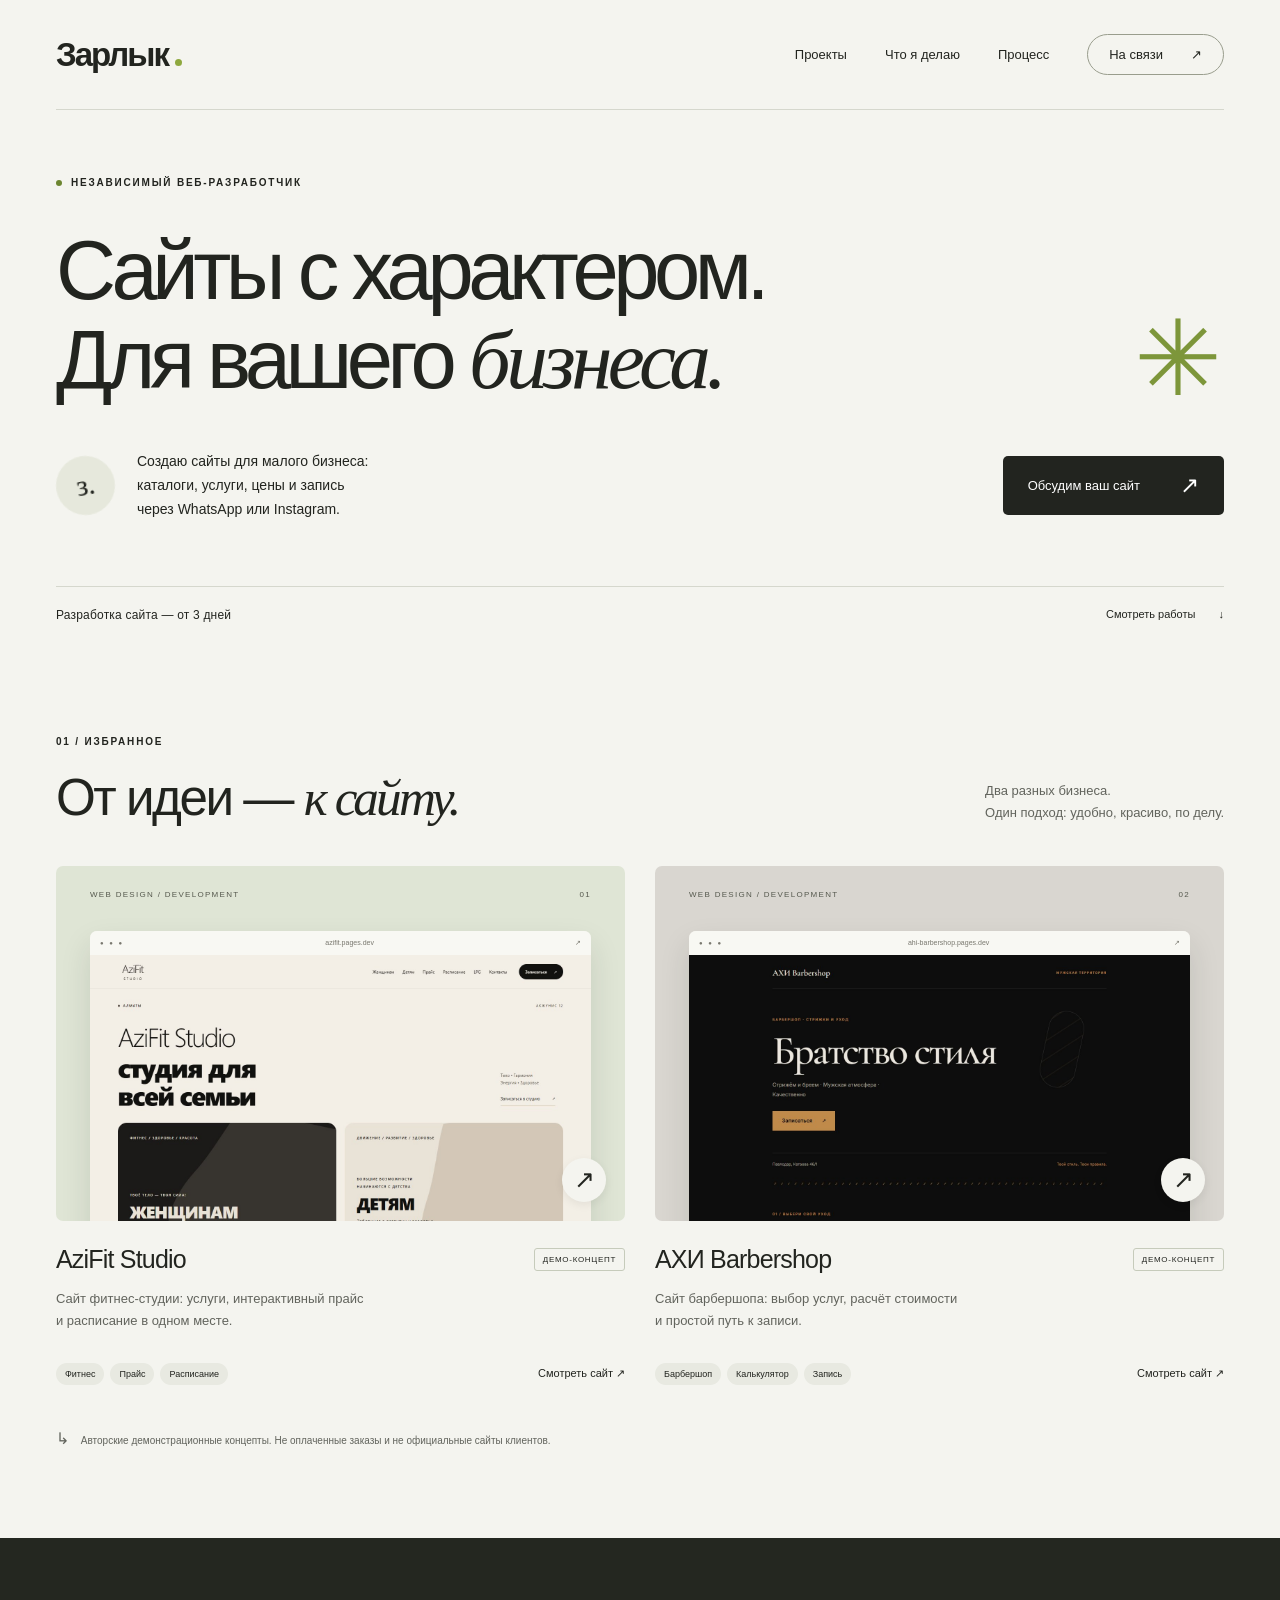
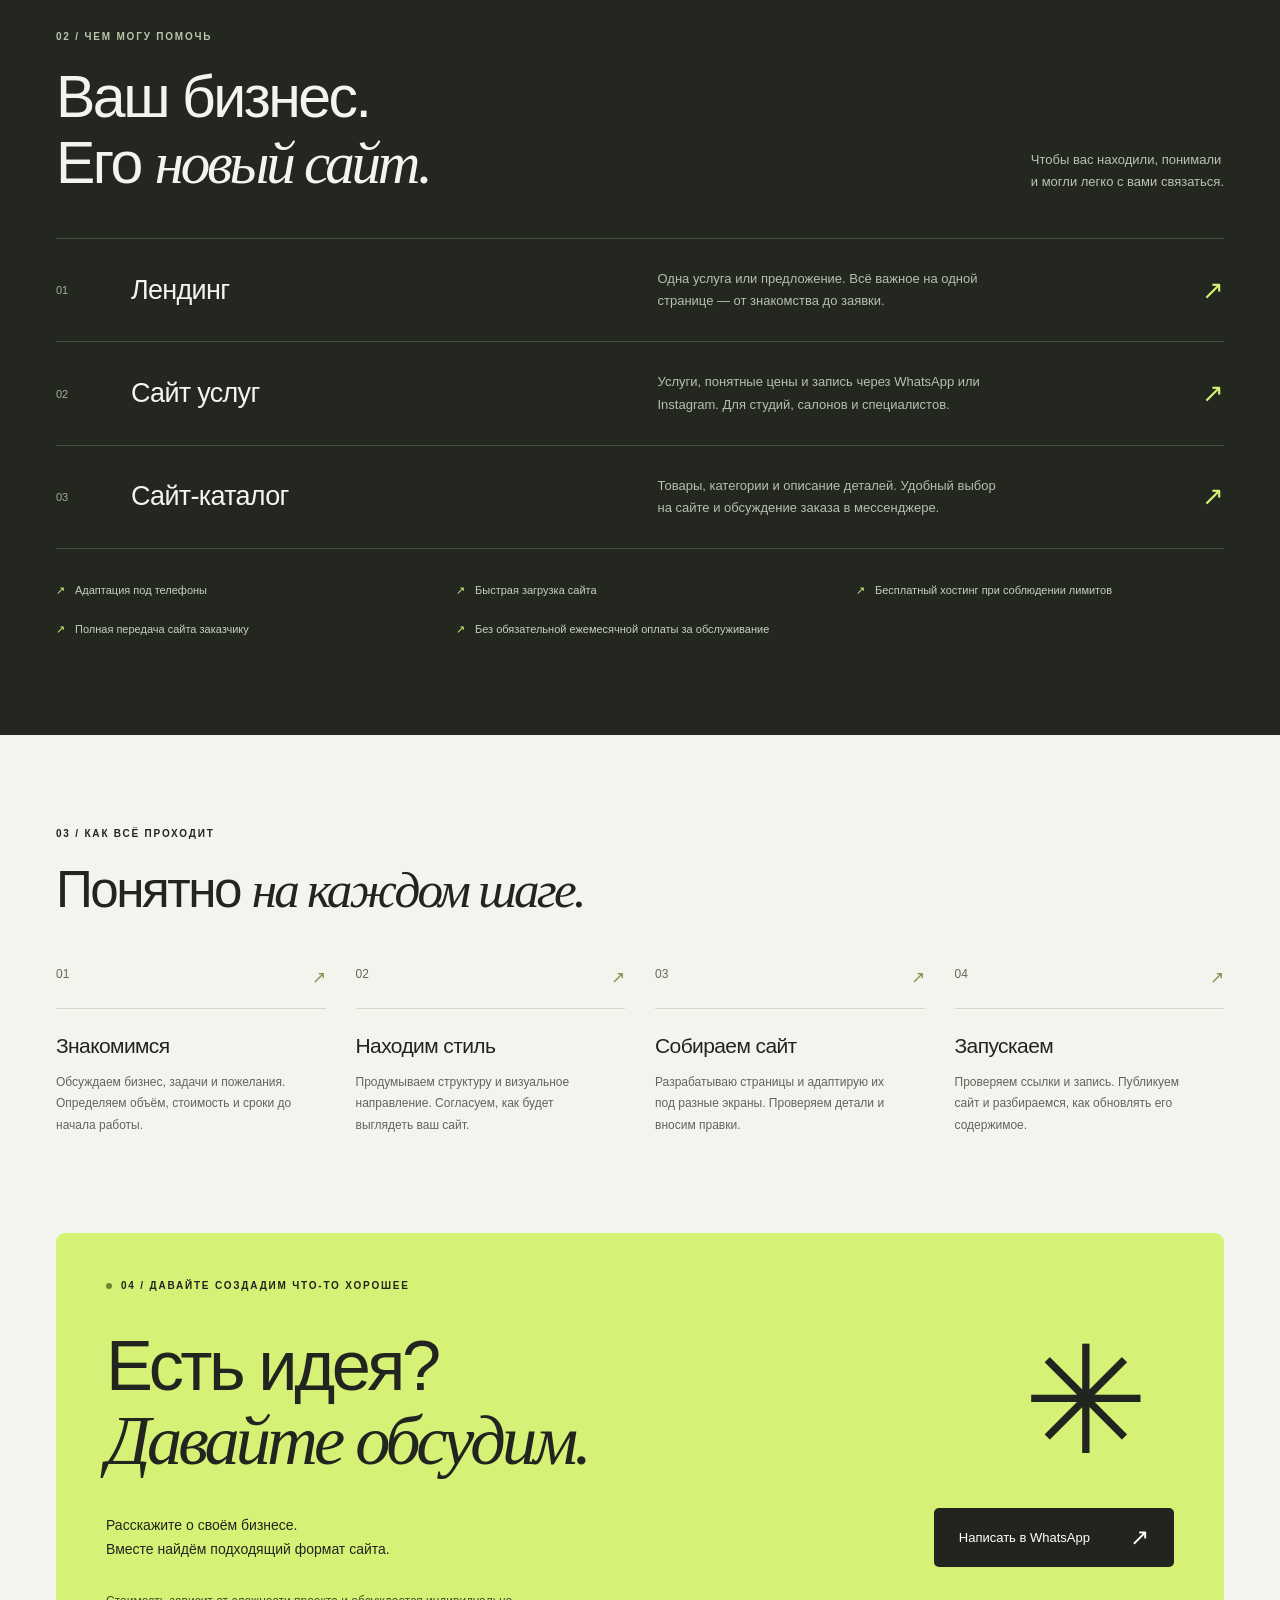
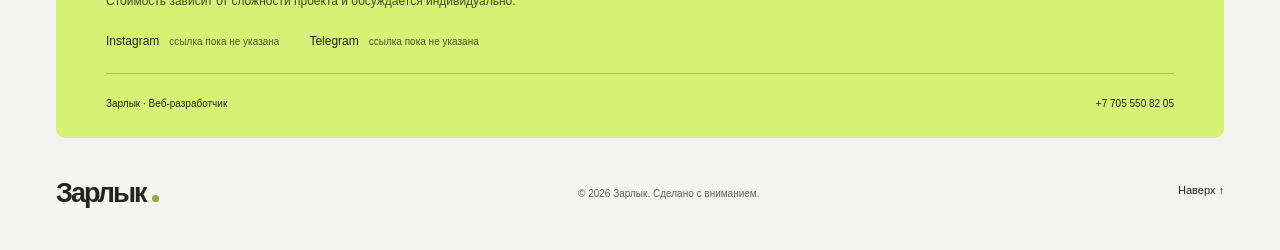
==== cloudflare-ready/index.html @ 30ff1700 "Обновлены тексты услуг, сроки, преимущества и условия стоимости. Добавлены заглушки Instagram и Tele" ====
<!doctype html>
<html lang="ru">
<head>
  <meta charset="utf-8">
  <meta name="viewport" content="width=device-width, initial-scale=1">
  <meta name="theme-color" content="#f4f4ef">
  <title>Зарлык — разработка сайтов для малого бизнеса</title>
  <meta name="description" content="Зарлык — сайты для малого бизнеса: каталоги, услуги, цены и запись через WhatsApp или Instagram. Разработка от 3 дней. Полная передача сайта заказчику.">
  <meta property="og:type" content="website">
  <meta property="og:locale" content="ru_RU">
  <meta property="og:title" content="Зарлык — разработка сайтов для малого бизнеса">
  <meta property="og:description" content="Каталоги, услуги, цены и запись через WhatsApp или Instagram. Адаптивные сайты от 3 дней — с полной передачей заказчику.">
  <meta property="og:site_name" content="Зарлык">
  <meta property="og:url" content="https://zarlyk-portfolio.pages.dev/">
  <meta property="og:image" content="https://zarlyk-portfolio.pages.dev/assets/social-preview.png">
  <meta property="og:image:width" content="1200">
  <meta property="og:image:height" content="630">
  <meta property="og:image:type" content="image/png">
  <meta property="og:image:alt" content="Зарлык — сайты для малого бизнеса. Разработка от 3 дней.">
  <meta name="twitter:card" content="summary_large_image">
  <meta name="twitter:title" content="Зарлык — разработка сайтов для малого бизнеса">
  <meta name="twitter:description" content="Каталоги, услуги, цены и запись через WhatsApp или Instagram. Разработка от 3 дней.">
  <meta name="twitter:image" content="https://zarlyk-portfolio.pages.dev/assets/social-preview.png">
  <meta name="twitter:image:alt" content="Зарлык — сайты для малого бизнеса. Разработка от 3 дней.">
  <link rel="canonical" href="https://zarlyk-portfolio.pages.dev/">
  <link rel="icon" href="assets/favicon.svg" type="image/svg+xml">
  <link rel="stylesheet" href="styles.css">
  <script defer src="script.js"></script>
</head>
<body>
  <a class="skip-link" href="#main">Перейти к содержимому</a>
  <header class="header wrap">
    <a class="logo" href="#home" aria-label="Зарлык — на главную">Зарлык<i></i></a>
    <button class="menu-toggle" aria-expanded="false" aria-controls="navigation" aria-label="Открыть меню"><span></span><span></span></button>
    <nav id="navigation" aria-label="Основная навигация"><a href="#projects">Проекты</a><a href="#services">Что я делаю</a><a href="#process">Процесс</a><a class="nav-contact" href="#contact">На связи <span aria-hidden="true">↗</span></a></nav>
  </header>
  <main id="main">
    <section class="hero wrap" id="home" aria-labelledby="hero-title">
      <div class="eyebrow"><span class="status-dot"></span> НЕЗАВИСИМЫЙ ВЕБ-РАЗРАБОТЧИК</div>
      <h1 id="hero-title">Сайты с характером.<br>Для вашего <span class="serif">бизнеса.</span><span class="hero-star" aria-hidden="true">✳</span></h1>
      <div class="hero-bottom"><div class="intro"><span class="mini-mark" aria-hidden="true">з.</span><p>Создаю сайты для малого бизнеса:<br>каталоги, услуги, цены и запись<br class="desktop-break"> через WhatsApp или Instagram.</p></div><a class="button dark" href="https://wa.me/77055508205?text=Здравствуйте%2C%20Зарлык!%20Хочу%20обсудить%20разработку%20сайта." target="_blank" rel="noopener noreferrer">Обсудим ваш сайт <span aria-hidden="true">↗</span></a></div>
      <div class="hero-foot"><span>Разработка сайта — от 3 дней</span><a href="#projects">Смотреть работы <span aria-hidden="true">↓</span></a></div>
    </section>

    <section class="projects wrap section" id="projects" aria-labelledby="projects-title">
      <div class="section-top"><div><div class="eyebrow">01 / ИЗБРАННОЕ</div><h2 id="projects-title">От идеи — <span class="serif">к сайту.</span></h2></div><p>Два разных бизнеса.<br>Один подход: удобно, красиво, по делу.</p></div>
      <div class="project-grid">
        <article class="project reveal"><a class="project-preview fitness" href="https://azifit.pages.dev/" target="_blank" rel="noopener noreferrer" aria-label="Открыть демо AziFit Studio в новой вкладке"><div class="preview-top"><span>WEB DESIGN / DEVELOPMENT</span><span>01</span></div><div class="browser-frame"><div class="browser-bar"><span>● ● ●</span><span>azifit.pages.dev</span><span>↗</span></div><img src="assets/azifit-preview.jpg" width="1440" height="1000" alt="Первый экран демонстрационного сайта AziFit Studio" loading="lazy"></div><span class="preview-open" aria-hidden="true">↗</span></a><div class="project-heading"><h3>AziFit Studio</h3><span class="demo-label">ДЕМО-КОНЦЕПТ</span></div><p>Сайт фитнес-студии: услуги, интерактивный прайс<br class="desktop-break"> и расписание в одном месте.</p><div class="project-footer"><div class="tags"><span>Фитнес</span><span>Прайс</span><span>Расписание</span></div><a class="text-link" href="https://azifit.pages.dev/" target="_blank" rel="noopener noreferrer" aria-label="Смотреть демо AziFit Studio">Смотреть сайт ↗</a></div></article>
        <article class="project reveal"><a class="project-preview barber" href="https://ahi-barbershop.pages.dev/" target="_blank" rel="noopener noreferrer" aria-label="Открыть демо АХИ Barbershop в новой вкладке"><div class="preview-top"><span>WEB DESIGN / DEVELOPMENT</span><span>02</span></div><div class="browser-frame"><div class="browser-bar"><span>● ● ●</span><span>ahi-barbershop.pages.dev</span><span>↗</span></div><img src="assets/ahi-preview.jpg" width="1440" height="1000" alt="Первый экран демонстрационного сайта АХИ Barbershop" loading="lazy"></div><span class="preview-open" aria-hidden="true">↗</span></a><div class="project-heading"><h3>АХИ Barbershop</h3><span class="demo-label">ДЕМО-КОНЦЕПТ</span></div><p>Сайт барбершопа: выбор услуг, расчёт стоимости<br class="desktop-break"> и простой путь к записи.</p><div class="project-footer"><div class="tags"><span>Барбершоп</span><span>Калькулятор</span><span>Запись</span></div><a class="text-link" href="https://ahi-barbershop.pages.dev/" target="_blank" rel="noopener noreferrer" aria-label="Смотреть демо АХИ Barbershop">Смотреть сайт ↗</a></div></article>
      </div>
      <p class="project-note"><span aria-hidden="true">↳</span> Авторские демонстрационные концепты. Не оплаченные заказы и не официальные сайты клиентов.</p>
    </section>

    <section class="services" id="services" aria-labelledby="services-title"><div class="wrap section"><div class="section-top"><div><div class="eyebrow">02 / ЧЕМ МОГУ ПОМОЧЬ</div><h2 id="services-title">Ваш бизнес.<br>Его <span class="serif">новый сайт.</span></h2></div><p>Чтобы вас находили, понимали<br>и могли легко с вами связаться.</p></div><div class="service-list"><article class="service-row reveal"><span class="row-number">01</span><h3>Лендинг</h3><p>Одна услуга или предложение. Всё важное на одной странице — от знакомства до заявки.</p><span class="service-icon" aria-hidden="true">↗</span></article><article class="service-row reveal"><span class="row-number">02</span><h3>Сайт услуг</h3><p>Услуги, понятные цены и запись через WhatsApp или Instagram. Для студий, салонов и специалистов.</p><span class="service-icon" aria-hidden="true">↗</span></article><article class="service-row reveal"><span class="row-number">03</span><h3>Сайт-каталог</h3><p>Товары, категории и описание деталей. Удобный выбор на сайте и обсуждение заказа в мессенджере.</p><span class="service-icon" aria-hidden="true">↗</span></article></div><ul class="service-benefits" aria-label="Преимущества работы со мной"><li>Адаптация под телефоны</li><li>Быстрая загрузка сайта</li><li>Бесплатный хостинг при соблюдении лимитов</li><li>Полная передача сайта заказчику</li><li>Без обязательной ежемесячной оплаты за обслуживание</li></ul></div></section>

    <section class="process wrap section" id="process" aria-labelledby="process-title"><div class="section-top"><div><div class="eyebrow">03 / КАК ВСЁ ПРОХОДИТ</div><h2 id="process-title">Понятно <span class="serif">на каждом шаге.</span></h2></div></div><div class="steps"><article class="step reveal"><span class="step-number">01 <span aria-hidden="true">↗</span></span><h3>Знакомимся</h3><p>Обсуждаем бизнес, задачи и пожелания. Определяем объём, стоимость и сроки до начала работы.</p></article><article class="step reveal"><span class="step-number">02 <span aria-hidden="true">↗</span></span><h3>Находим стиль</h3><p>Продумываем структуру и визуальное направление. Согласуем, как будет выглядеть ваш сайт.</p></article><article class="step reveal"><span class="step-number">03 <span aria-hidden="true">↗</span></span><h3>Собираем сайт</h3><p>Разрабатываю страницы и адаптирую их под разные экраны. Проверяем детали и вносим правки.</p></article><article class="step reveal"><span class="step-number">04 <span aria-hidden="true">↗</span></span><h3>Запускаем</h3><p>Проверяем ссылки и запись. Публикуем сайт и разбираемся, как обновлять его содержимое.</p></article></div></section>

    <section class="contact wrap" id="contact" aria-labelledby="contact-title"><div class="contact-panel"><div class="eyebrow"><span class="status-dot"></span> 04 / ДАВАЙТЕ СОЗДАДИМ ЧТО-ТО ХОРОШЕЕ</div><div class="contact-main"><h2 id="contact-title">Есть идея?<br><span class="serif">Давайте обсудим.</span></h2><span class="contact-star" aria-hidden="true">✳</span></div><div class="contact-bottom"><p>Расскажите о своём бизнесе.<br>Вместе найдём подходящий формат сайта.</p><a class="button dark" href="https://wa.me/77055508205?text=Здравствуйте%2C%20Зарлык!%20Хочу%20обсудить%20разработку%20сайта." target="_blank" rel="noopener noreferrer">Написать в WhatsApp <span aria-hidden="true">↗</span></a></div><p class="pricing-note">Стоимость зависит от сложности проекта и обсуждается индивидуально.</p><div class="social-contacts" aria-label="Другие способы связи"><!-- Замените заглушки на ссылки <a href="..." target="_blank" rel="noopener noreferrer"> после получения адресов профилей. --><span class="social-placeholder">Instagram <small>ссылка пока не указана</small></span><span class="social-placeholder">Telegram <small>ссылка пока не указана</small></span></div><div class="contact-details"><span>Зарлык · Веб-разработчик</span><a href="tel:+77055508205">+7 705 550 82 05</a></div></div></section>
  </main>
  <footer class="footer wrap"><a class="logo" href="#home" aria-label="Зарлык — на главную">Зарлык<i></i></a><span>© <span id="year">2026</span> Зарлык. Сделано с вниманием.</span><a href="#home">Наверх ↑</a></footer>
</body>
</html>
---- cloudflare-ready/styles.css ----
@charset "UTF-8";
:root{--paper:#f4f4ef;--ink:#22241f;--muted:#62645d;--line:#d5d7cd;--lime:#d6f276;--dark:#242720}*{box-sizing:border-box}html{scroll-behavior:smooth;scroll-padding-top:30px}body{margin:0;background:var(--paper);color:var(--ink);font-family:Arial,Helvetica,sans-serif;-webkit-font-smoothing:antialiased}a{color:inherit;text-decoration:none}button{font:inherit}a,button{-webkit-tap-highlight-color:transparent}a:focus-visible,button:focus-visible{outline:3px solid #647e27;outline-offset:6px}::selection{background:var(--lime);color:var(--ink)}.wrap{width:min(1320px,calc(100% - 112px));margin-inline:auto}.header{height:110px;display:flex;align-items:center;justify-content:space-between;border-bottom:1px solid var(--line)}.logo{display:inline-flex;align-items:baseline;font-size:33px;font-weight:800;letter-spacing:-2px}.logo>span{font-size:12px;align-self:flex-start;padding-top:6px;letter-spacing:0;margin-left:2px}.logo i{width:7px;height:7px;background:#8ea83e;border-radius:50%;margin-left:7px}.header nav{display:flex;gap:38px;align-items:center;font-size:13px}.header nav>a{padding:12px 0}.header nav>a:hover,.text-link:hover{color:#6d812f}.header nav .nav-contact{border:1px solid #999d8d;border-radius:30px;padding:12px 21px;display:flex;gap:28px}.menu-toggle{display:none}.skip-link{position:fixed;top:-80px;left:15px;z-index:100;background:var(--lime);padding:15px}.skip-link:focus{top:15px}.hero{padding-top:65px}.eyebrow{font-size:10px;letter-spacing:1.8px;font-weight:600;display:flex;align-items:center;gap:9px;line-height:1.6}.status-dot{width:6px;height:6px;border-radius:50%;background:#6c8530;flex-shrink:0}.hero h1{position:relative;font-size:clamp(54px,6.5vw,94px);line-height:1.07;font-weight:500;letter-spacing:-5.5px;margin:35px 0 45px}.serif{font-family:Georgia,'Times New Roman',serif;font-style:italic;font-weight:400;letter-spacing:-.055em}.hero-star{display:inline-block;color:#7d963a;font-size:105px;line-height:.7;position:absolute;right:8px;bottom:10px;font-weight:400;animation:turn-in 1.4s ease-out both}.hero-bottom{display:flex;justify-content:space-between;align-items:center;gap:30px}.intro{display:flex;align-items:center;gap:22px}.mini-mark{background:#e6e8dc;display:grid;place-items:center;width:59px;height:59px;border-radius:50%;font-family:Georgia,serif;font-size:29px;flex-shrink:0;transform:rotate(-10deg)}.intro p,.contact p{font-size:14px;line-height:1.7;margin:0}.button{display:inline-flex;align-items:center;justify-content:space-between;gap:40px;min-height:58px;padding:18px 25px;border-radius:5px;font-size:13px;transition:background .2s,transform .2s}.button span{font-size:23px;line-height:1}.dark{background:var(--ink);color:#fff}.button:hover{background:#3a4130;transform:translateY(-3px)}.hero-foot{display:flex;justify-content:space-between;border-top:1px solid var(--line);margin-top:65px;padding:21px 0;font-size:9px;letter-spacing:1.1px}.hero-foot a{font-size:11px;letter-spacing:0}.hero-foot a span{margin-left:20px}.section{padding-top:91px;padding-bottom:86px}.section-top{display:flex;align-items:flex-end;justify-content:space-between;gap:30px;margin-bottom:39px}.section-top h2{font-size:clamp(35px,4vw,55px);font-weight:400;line-height:1.12;letter-spacing:-2.5px;margin:19px 0 0}.section-top>p{font-size:13px;color:var(--muted);line-height:1.7;margin:0 0 3px}.project-grid{display:grid;grid-template-columns:1fr 1fr;gap:30px}.project-preview{height:355px;display:block;position:relative;overflow:hidden;border-radius:7px;padding:24px 34px 0;transition:background .3s}.fitness{background:#dfe5d5}.barber{background:#d9d6d0}.preview-top{font-size:8px;letter-spacing:1.3px;display:flex;justify-content:space-between;color:#56594e;margin-bottom:32px}.browser-frame{border-radius:7px 7px 0 0;box-shadow:0 14px 30px #22241f20;transform:translateY(0);transition:transform .5s;overflow:hidden;background:#f7f5ef}.browser-bar{height:24px;display:flex;align-items:center;justify-content:space-between;padding:0 10px;font-size:7px;color:#79786f;background:#f8f8f3}.browser-bar>span:first-child{font-size:6px;letter-spacing:2px}.browser-frame img{display:block;width:100%;height:auto}.project-preview:hover .browser-frame{transform:translateY(-7px) rotate(-1deg)}.preview-open{position:absolute;right:19px;bottom:19px;background:var(--paper);width:44px;height:44px;display:grid;place-items:center;border-radius:50%;font-size:25px;box-shadow:0 3px 10px #0001;transition:background .2s}.project-preview:hover .preview-open{background:var(--lime)}.project-heading{display:flex;align-items:center;justify-content:space-between;gap:12px;margin-top:24px}.project h3{font-size:25px;letter-spacing:-.8px;font-weight:500;margin:0}.demo-label{font-size:8px;letter-spacing:.7px;border:1px solid #c6cbbb;border-radius:3px;padding:6px 8px;white-space:nowrap}.project>p{font-size:13px;line-height:1.7;color:var(--muted);margin:14px 0 20px}.project-footer{display:flex;justify-content:space-between;align-items:center;gap:8px}.tags{display:flex;gap:6px;flex-wrap:wrap}.tags>span{font-size:9px;padding:6px 9px;background:#e8e9e1;border-radius:30px}.text-link{font-size:11px;white-space:nowrap}.project-note{font-size:10px;color:var(--muted);margin:29px 0 0;line-height:1.7}.project-note span{margin-right:9px;font-size:16px}.services{background:var(--dark);color:var(--paper)}.services .eyebrow{color:#bbc3aa}.services h2{font-size:59px}.services .section-top{margin-bottom:42px}.services .section-top>p{color:#bbc1b3}.service-row{border-top:1px solid #484d41;display:grid;grid-template-columns:50px 1fr 1fr 40px;align-items:center;gap:25px;padding:29px 0}.service-row:last-child{border-bottom:1px solid #484d41}.row-number{font-size:11px;color:#a5ad98}.service-row h3{font-size:27px;letter-spacing:-.7px;font-weight:400;margin:0}.service-row p{font-size:13px;line-height:1.7;color:#b7bead;margin:0;max-width:340px}.service-icon{color:var(--lime);font-size:26px;text-align:right}.service-benefits{display:flex;gap:44px;margin-top:32px;color:#c8d0bc;font-size:11px}.service-benefits span::first-letter{color:var(--lime)}.process{padding-bottom:97px}.steps{display:grid;grid-template-columns:repeat(4,1fr);gap:30px;margin-top:48px}.step-number{display:flex;justify-content:space-between;padding-bottom:20px;border-bottom:1px solid var(--line);font-size:12px;color:#636957}.step-number>span{color:#82954e;font-size:17px}.step h3{font-size:21px;font-weight:500;margin:25px 0 14px;letter-spacing:-.6px}.step p{font-size:12px;line-height:1.8;color:var(--muted);margin:0;max-width:240px}.contact-panel{background:var(--lime);border-radius:9px;padding:45px 50px 0;overflow:hidden}.contact-main{display:flex;align-items:center;justify-content:space-between;gap:25px}.contact h2{font-size:clamp(45px,5.5vw,77px);line-height:1.05;letter-spacing:-3.5px;font-weight:400;margin:35px 0 30px}.contact-star{font-size:150px;line-height:1;font-weight:400;margin-right:25px}.contact-bottom{display:flex;align-items:center;justify-content:space-between;gap:30px}.contact-details{display:flex;justify-content:space-between;font-size:10px;padding:24px 0;border-top:1px solid #aabd65;margin-top:36px}.contact-details a:hover{text-decoration:underline}.footer{display:flex;align-items:center;justify-content:space-between;padding-block:34px;gap:20px}.footer .logo{font-size:27px}.footer>span{font-size:10px;color:var(--muted)}.footer>a:last-child{font-size:11px;padding:12px 0}.reveal{transition:opacity .65s ease,transform .65s ease}.reveal.pending{opacity:0;transform:translateY(20px)}@keyframes turn-in{from{transform:rotate(-80deg);opacity:0}to{transform:rotate(0);opacity:1}}
@media(min-width:1500px){.hero h1{font-size:101px}.project-preview{height:410px}}
@media(max-width:1100px){.wrap{width:calc(100% - 64px)}.hero h1{letter-spacing:-4px}.hero-star{font-size:75px}.project-preview{height:290px;padding-inline:22px}.project-footer{align-items:flex-start;flex-direction:column;gap:15px}.project-heading{align-items:flex-start;flex-direction:column}.service-row{grid-template-columns:25px 1fr 1.2fr 25px;gap:20px}.contact-star{font-size:110px}.steps{gap:22px}}
@media(max-width:760px){.wrap{width:calc(100% - 40px)}.header{height:83px;position:relative;z-index:10}.logo{font-size:30px}.header nav{gap:17px;font-size:11px}.header nav .nav-contact{padding:10px 14px;gap:14px}.hero{padding-top:45px}.eyebrow{font-size:8px;letter-spacing:1.2px}.hero h1{font-size:clamp(40px,7.8vw,59px);letter-spacing:-2.6px;margin:29px 0 31px}.hero-star{position:static;margin-left:14px;font-size:45px;vertical-align:middle}.hero-bottom{align-items:flex-start;flex-direction:column;gap:25px}.intro p{font-size:13px}.mini-mark{height:48px;width:48px}.hero-foot{margin-top:40px;font-size:8px;gap:20px}.hero-foot>span{max-width:190px;line-height:1.7}.hero-foot a{white-space:nowrap;font-size:10px}.section{padding-block:60px}.section-top{align-items:flex-start;flex-direction:column;gap:20px;margin-bottom:30px}.section-top h2{font-size:39px;letter-spacing:-1.8px}.section-top>p br{display:none}.project-grid{grid-template-columns:1fr;gap:36px}.project-preview{height:370px;padding-inline:32px}.project-heading{flex-direction:row;align-items:center;margin-top:19px}.project h3{font-size:23px}.project-footer{flex-direction:row;align-items:center}.project-note{font-size:10px;margin-top:24px}.services h2{font-size:45px}.service-row{grid-template-columns:22px 1fr 24px;gap:12px;padding-block:25px}.service-row h3{font-size:24px}.service-row p{grid-column:2;grid-row:2;font-size:12px;max-width:100%}.service-icon{grid-column:3;grid-row:1}.service-benefits{gap:17px;flex-wrap:wrap;font-size:10px}.steps{grid-template-columns:1fr 1fr;gap:30px 25px;margin-top:30px}.step h3{font-size:20px;margin-top:20px}.contact-panel{padding:30px 25px 0}.contact h2{font-size:45px;letter-spacing:-2.3px;margin:30px 0}.contact-star{font-size:66px;margin:0}.contact-bottom{align-items:flex-start;flex-direction:column;gap:25px}.contact p{font-size:13px}.footer{flex-wrap:wrap;padding-block:27px}.footer>span{order:3;width:100%}.contact-details{gap:15px;font-size:9px;flex-wrap:wrap}.desktop-break{display:none}}
@media(max-width:520px){.header nav{flex-wrap:wrap;gap:8px 20px;padding:10px 0 18px}.header{height:auto;min-height:83px;flex-wrap:wrap}.header nav{width:100%}.menu-ready .header{height:83px}.menu-ready .menu-toggle{display:flex;width:44px;height:44px;flex-direction:column;align-items:center;justify-content:center;gap:6px;background:transparent;border:1px solid var(--line);border-radius:50%}.menu-toggle span{height:1px;width:17px;background:var(--ink);transition:transform .2s}.menu-toggle[aria-expanded=true] span:first-child{transform:translateY(3.5px) rotate(45deg)}.menu-toggle[aria-expanded=true] span:last-child{transform:translateY(-3.5px) rotate(-45deg)}.menu-ready .header nav{display:none;position:absolute;top:82px;left:-20px;width:calc(100% + 40px);background:var(--paper);padding:20px;box-shadow:0 15px 20px #0001;border-bottom:1px solid var(--line)}.menu-ready .header nav.open{display:flex;flex-direction:column;align-items:stretch;gap:2px}.header nav>a{font-size:15px;padding:14px}.header nav .nav-contact{padding:14px;margin-top:5px}.hero h1{font-size:clamp(34px,8.5vw,44px);letter-spacing:-1.9px;line-height:1.15}.hero-star{font-size:33px;margin-left:8px}.intro{gap:13px}.intro p{font-size:12px}.button{min-height:55px;font-size:12px}.hero-bottom>.button{width:100%}.hero-foot a span{margin-left:8px}.project-preview{height:280px;padding:20px 22px 0}.preview-top{margin-bottom:23px;font-size:7px}.project-heading{gap:8px}.project h3{font-size:21px}.demo-label{font-size:7px;padding:5px 6px}.tags{gap:4px}.tags>span{font-size:8px;padding:5px 7px}.text-link{font-size:10px}.section-top h2{font-size:35px}.services h2{font-size:43px}.contact{width:calc(100% - 24px)}.contact-panel{padding-inline:22px}.contact h2{font-size:39px}.contact-star{display:none}.contact-bottom>.button{width:100%}.contact .eyebrow{font-size:7px;letter-spacing:1px}}
.hero-bottom>.button{flex-shrink:0}.hero-foot>span{font-size:12px;letter-spacing:.2px}.service-benefits{list-style:none;padding:0;display:grid;grid-template-columns:repeat(3,minmax(0,1fr));gap:20px 32px;line-height:1.7}.service-benefits li{position:relative;padding-left:19px}.service-benefits li::before{content:'↗';position:absolute;left:0;color:var(--lime)}.contact .pricing-note{font-size:12px;line-height:1.7;color:#424c2a;max-width:550px;margin-top:24px}.social-contacts{display:flex;flex-wrap:wrap;gap:14px 30px;margin-top:22px}.social-placeholder{display:flex;flex-wrap:wrap;align-items:baseline;gap:6px 10px;font-size:12px}.social-placeholder small{font-size:10px;color:#4e5931}.social-contacts a{min-height:44px;align-items:center}.social-contacts a:hover{text-decoration:underline}.contact-details{margin-top:25px}.text-link{min-height:44px;display:inline-flex;align-items:center}.footer>a:last-child{min-height:44px}.contact-details a{padding-block:8px;margin-block:-8px;min-height:32px}
@media(max-width:760px){.service-benefits{grid-template-columns:repeat(2,minmax(0,1fr));gap:16px 24px;font-size:12px}.hero-foot>span{font-size:11px}.social-contacts{gap:14px 24px}.contact .pricing-note{font-size:12px}.intro p{max-width:370px}}
@media(max-width:520px){.service-benefits{grid-template-columns:1fr;gap:13px}.hero-foot>span{max-width:160px}.social-contacts{flex-direction:column;gap:14px}.contact-details{align-items:center}.contact-details a{min-height:44px;display:inline-flex;align-items:center}.project-footer{flex-wrap:wrap}.intro p{font-size:13px}.hero-foot a{display:inline-flex;align-items:center;min-height:44px}.hero-foot{align-items:center}.text-link{font-size:11px}}
@media(prefers-reduced-motion:reduce){html{scroll-behavior:auto}*,*::before,*::after{animation:none!important;transition:none!important}.reveal.pending{opacity:1;transform:none}}
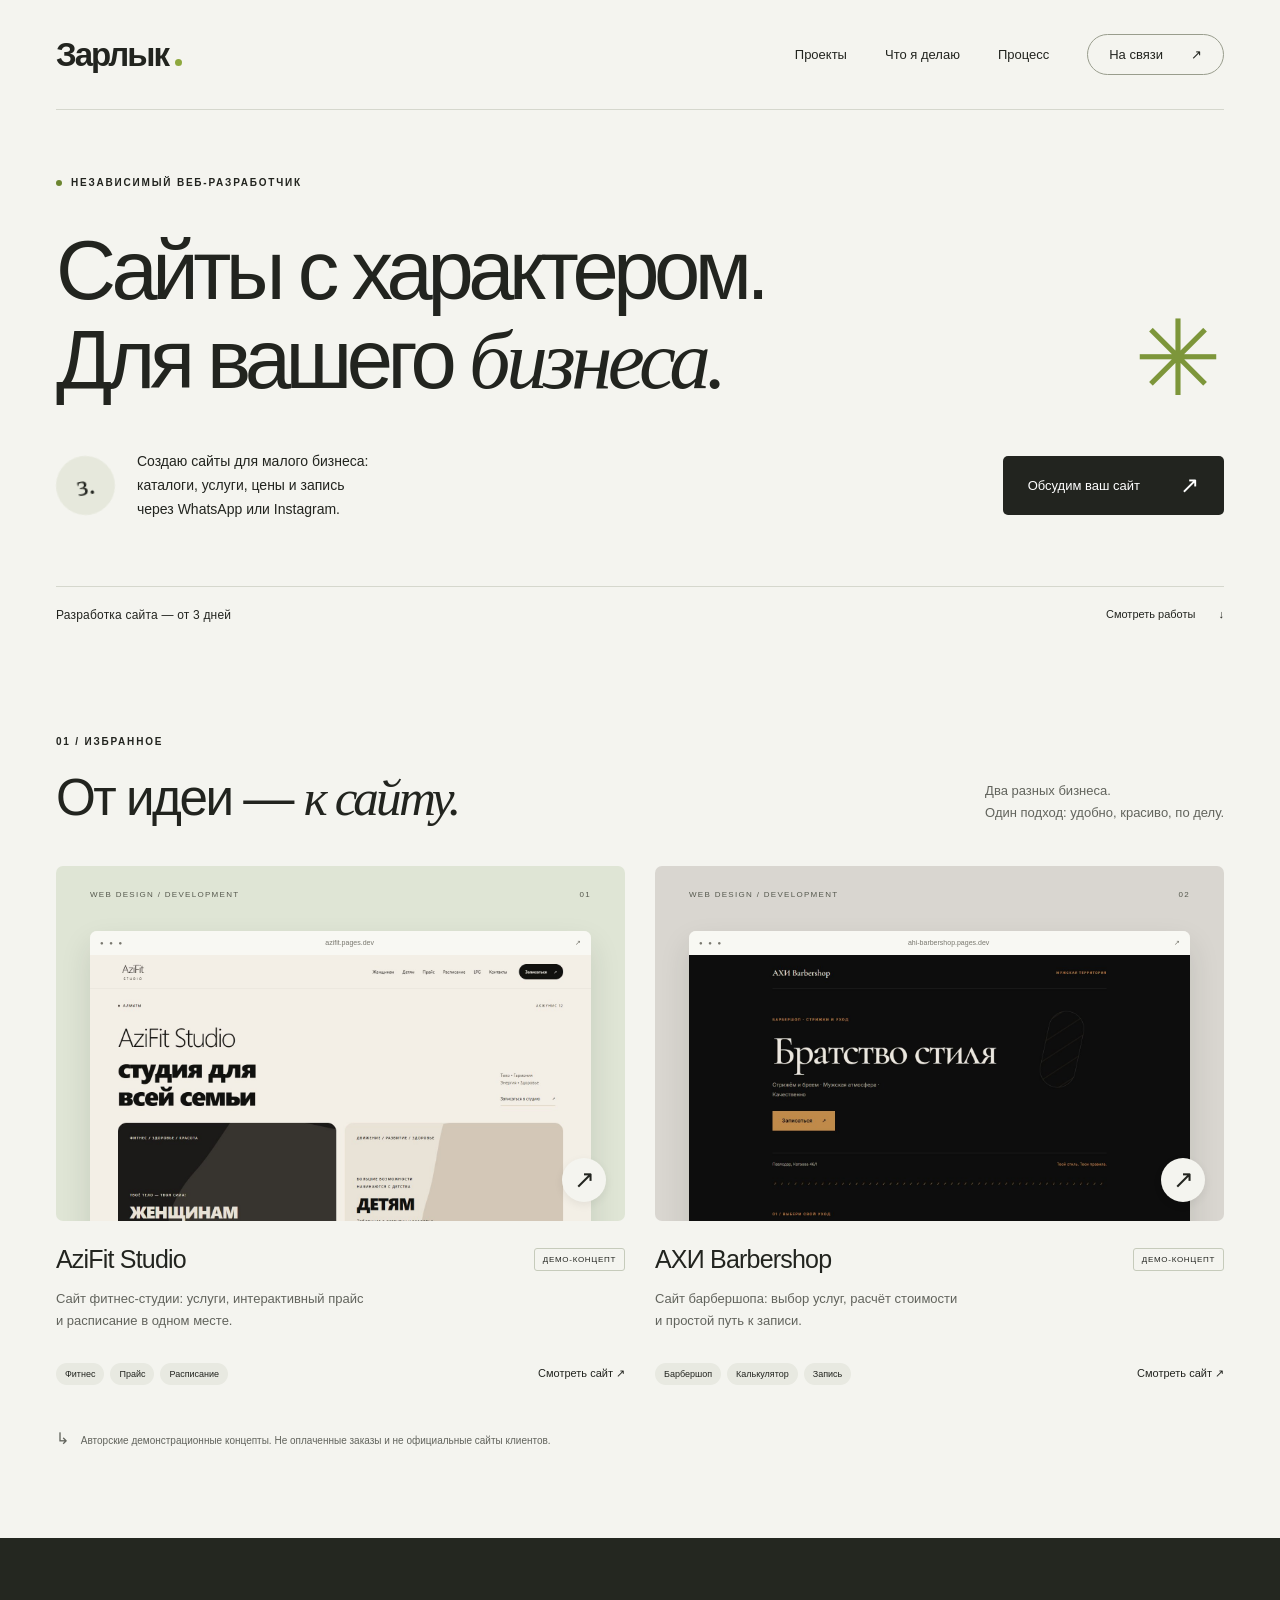
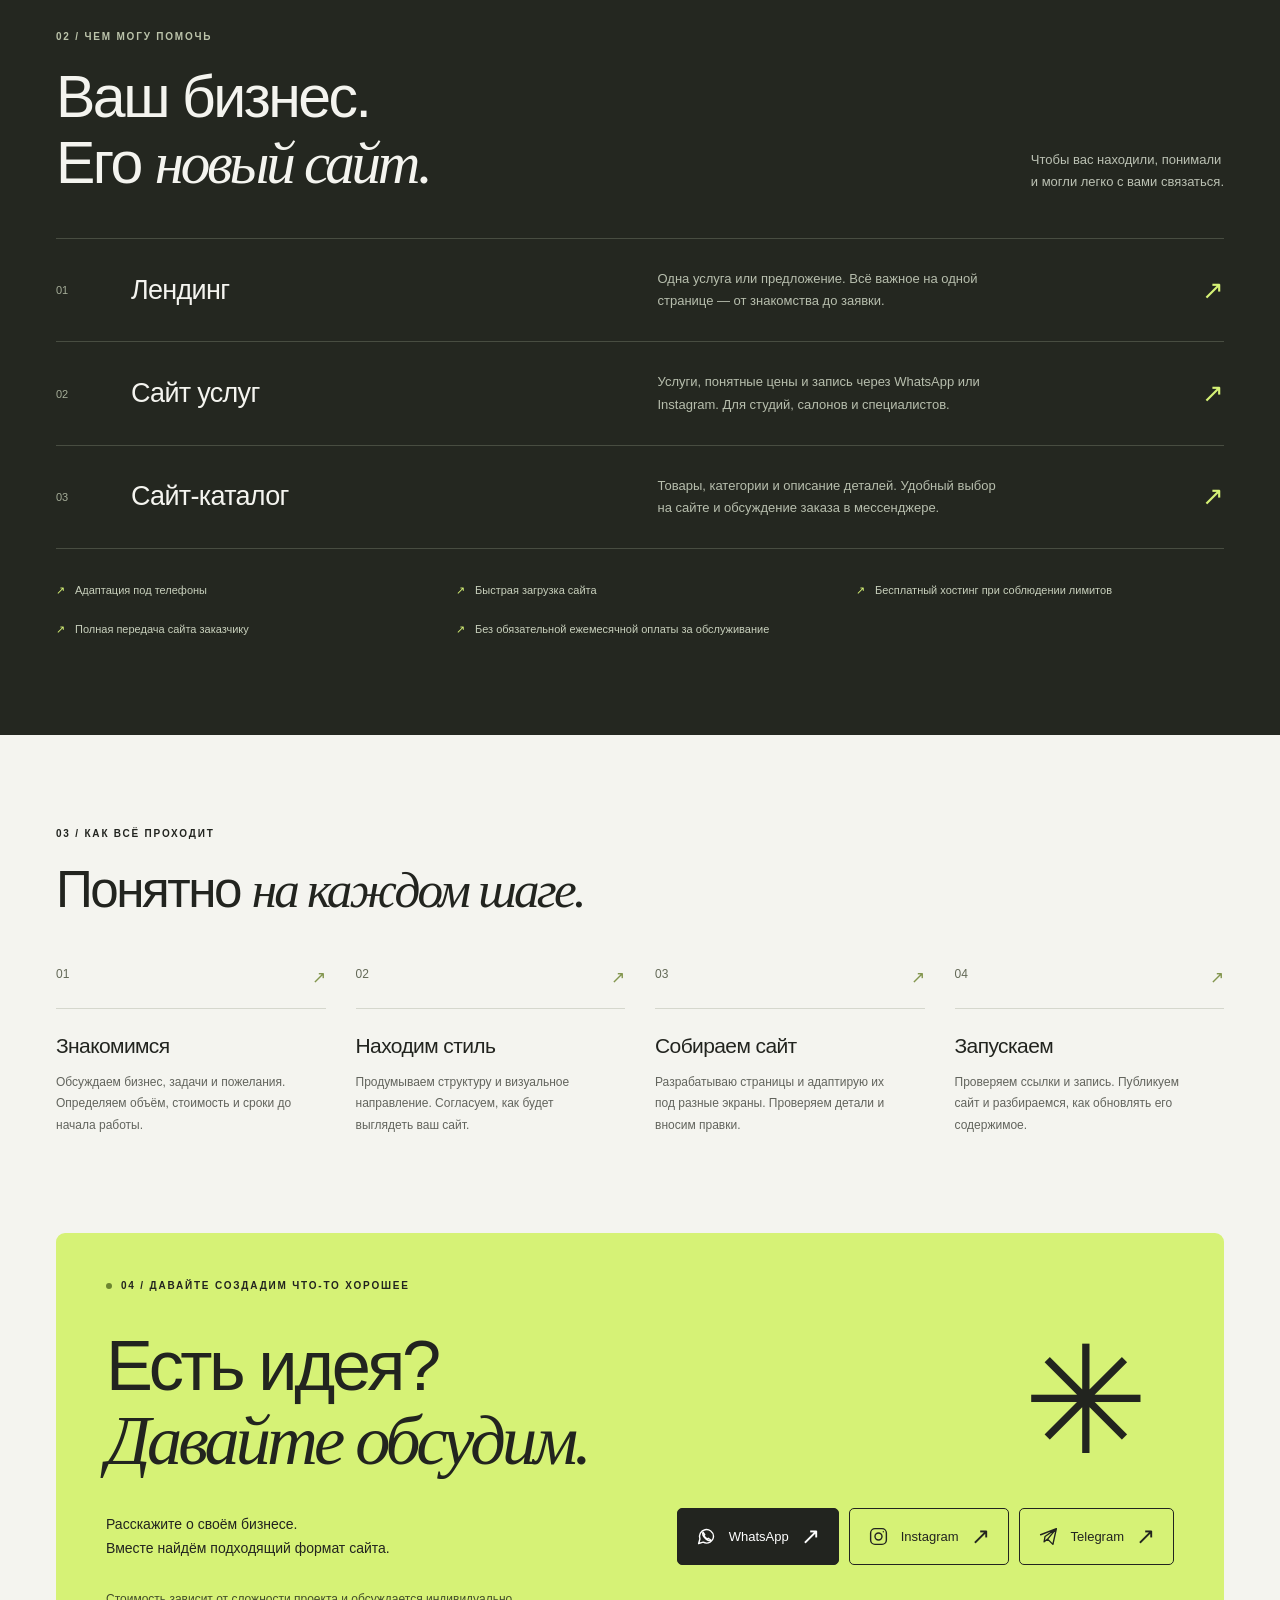
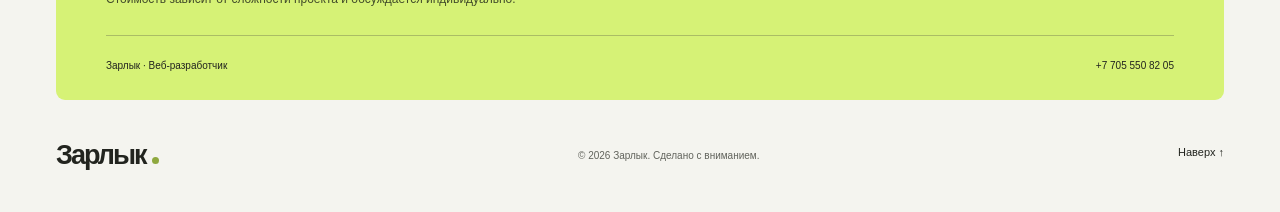
==== commit a2ff3445: "инста и телега" ====
--- a/cloudflare-ready/index.html
+++ b/cloudflare-ready/index.html
@@ -55,7 +55,7 @@
 
     <section class="process wrap section" id="process" aria-labelledby="process-title"><div class="section-top"><div><div class="eyebrow">03 / КАК ВСЁ ПРОХОДИТ</div><h2 id="process-title">Понятно <span class="serif">на каждом шаге.</span></h2></div></div><div class="steps"><article class="step reveal"><span class="step-number">01 <span aria-hidden="true">↗</span></span><h3>Знакомимся</h3><p>Обсуждаем бизнес, задачи и пожелания. Определяем объём, стоимость и сроки до начала работы.</p></article><article class="step reveal"><span class="step-number">02 <span aria-hidden="true">↗</span></span><h3>Находим стиль</h3><p>Продумываем структуру и визуальное направление. Согласуем, как будет выглядеть ваш сайт.</p></article><article class="step reveal"><span class="step-number">03 <span aria-hidden="true">↗</span></span><h3>Собираем сайт</h3><p>Разрабатываю страницы и адаптирую их под разные экраны. Проверяем детали и вносим правки.</p></article><article class="step reveal"><span class="step-number">04 <span aria-hidden="true">↗</span></span><h3>Запускаем</h3><p>Проверяем ссылки и запись. Публикуем сайт и разбираемся, как обновлять его содержимое.</p></article></div></section>
 
-    <section class="contact wrap" id="contact" aria-labelledby="contact-title"><div class="contact-panel"><div class="eyebrow"><span class="status-dot"></span> 04 / ДАВАЙТЕ СОЗДАДИМ ЧТО-ТО ХОРОШЕЕ</div><div class="contact-main"><h2 id="contact-title">Есть идея?<br><span class="serif">Давайте обсудим.</span></h2><span class="contact-star" aria-hidden="true">✳</span></div><div class="contact-bottom"><p>Расскажите о своём бизнесе.<br>Вместе найдём подходящий формат сайта.</p><a class="button dark" href="https://wa.me/77055508205?text=Здравствуйте%2C%20Зарлык!%20Хочу%20обсудить%20разработку%20сайта." target="_blank" rel="noopener noreferrer">Написать в WhatsApp <span aria-hidden="true">↗</span></a></div><p class="pricing-note">Стоимость зависит от сложности проекта и обсуждается индивидуально.</p><div class="social-contacts" aria-label="Другие способы связи"><!-- Замените заглушки на ссылки <a href="..." target="_blank" rel="noopener noreferrer"> после получения адресов профилей. --><span class="social-placeholder">Instagram <small>ссылка пока не указана</small></span><span class="social-placeholder">Telegram <small>ссылка пока не указана</small></span></div><div class="contact-details"><span>Зарлык · Веб-разработчик</span><a href="tel:+77055508205">+7 705 550 82 05</a></div></div></section>
+    <section class="contact wrap" id="contact" aria-labelledby="contact-title"><div class="contact-panel"><div class="eyebrow"><span class="status-dot"></span> 04 / ДАВАЙТЕ СОЗДАДИМ ЧТО-ТО ХОРОШЕЕ</div><div class="contact-main"><h2 id="contact-title">Есть идея?<br><span class="serif">Давайте обсудим.</span></h2><span class="contact-star" aria-hidden="true">✳</span></div><div class="contact-bottom"><p>Расскажите о своём бизнесе.<br>Вместе найдём подходящий формат сайта.</p><div class="social-contacts" aria-label="Способы связи"><a class="button social-button dark" href="https://wa.me/77055508205?text=Здравствуйте%2C%20Зарлык!%20Хочу%20обсудить%20разработку%20сайта." target="_blank" rel="noopener noreferrer" aria-label="Написать в WhatsApp (откроется в новой вкладке)"><svg class="social-icon" viewBox="0 0 24 24" fill="none" stroke="currentColor" stroke-width="1.6" stroke-linecap="round" stroke-linejoin="round" aria-hidden="true" focusable="false"><path d="M20 11.5a8 8 0 0 1-11.8 7L3 20l1.5-5.2A8 8 0 1 1 20 11.5Z"/><path d="m8 7 2 3-1 1c1 2 2 3 4 4l1-1 3 2c-2 3-11-4-9-9Z"/></svg><span class="social-name">WhatsApp</span><span aria-hidden="true">↗</span></a><a class="button social-button social-secondary" href="https://www.instagram.com/almezulyy/" target="_blank" rel="noopener noreferrer" aria-label="Написать в Instagram (откроется в новой вкладке)"><svg class="social-icon" viewBox="0 0 24 24" fill="none" stroke="currentColor" stroke-width="1.6" stroke-linecap="round" stroke-linejoin="round" aria-hidden="true" focusable="false"><rect x="3" y="3" width="18" height="18" rx="5"/><circle cx="12" cy="12" r="4"/><circle cx="17.5" cy="6.5" r=".8" fill="currentColor" stroke="none"/></svg><span class="social-name">Instagram</span><span aria-hidden="true">↗</span></a><a class="button social-button social-secondary" href="https://t.me/ZarlykSh" target="_blank" rel="noopener noreferrer" aria-label="Написать в Telegram (откроется в новой вкладке)"><svg class="social-icon" viewBox="0 0 24 24" fill="none" stroke="currentColor" stroke-width="1.6" stroke-linecap="round" stroke-linejoin="round" aria-hidden="true" focusable="false"><path d="m3 10 18-7-4 18-6-6-4 3 1-6 13-9-10 12"/></svg><span class="social-name">Telegram</span><span aria-hidden="true">↗</span></a></div></div><p class="pricing-note">Стоимость зависит от сложности проекта и обсуждается индивидуально.</p><div class="contact-details"><span>Зарлык · Веб-разработчик</span><a href="tel:+77055508205">+7 705 550 82 05</a></div></div></section>
   </main>
   <footer class="footer wrap"><a class="logo" href="#home" aria-label="Зарлык — на главную">Зарлык<i></i></a><span>© <span id="year">2026</span> Зарлык. Сделано с вниманием.</span><a href="#home">Наверх ↑</a></footer>
 </body>
--- a/cloudflare-ready/styles.css
+++ b/cloudflare-ready/styles.css
@@ -4,7 +4,13 @@
 @media(max-width:1100px){.wrap{width:calc(100% - 64px)}.hero h1{letter-spacing:-4px}.hero-star{font-size:75px}.project-preview{height:290px;padding-inline:22px}.project-footer{align-items:flex-start;flex-direction:column;gap:15px}.project-heading{align-items:flex-start;flex-direction:column}.service-row{grid-template-columns:25px 1fr 1.2fr 25px;gap:20px}.contact-star{font-size:110px}.steps{gap:22px}}
 @media(max-width:760px){.wrap{width:calc(100% - 40px)}.header{height:83px;position:relative;z-index:10}.logo{font-size:30px}.header nav{gap:17px;font-size:11px}.header nav .nav-contact{padding:10px 14px;gap:14px}.hero{padding-top:45px}.eyebrow{font-size:8px;letter-spacing:1.2px}.hero h1{font-size:clamp(40px,7.8vw,59px);letter-spacing:-2.6px;margin:29px 0 31px}.hero-star{position:static;margin-left:14px;font-size:45px;vertical-align:middle}.hero-bottom{align-items:flex-start;flex-direction:column;gap:25px}.intro p{font-size:13px}.mini-mark{height:48px;width:48px}.hero-foot{margin-top:40px;font-size:8px;gap:20px}.hero-foot>span{max-width:190px;line-height:1.7}.hero-foot a{white-space:nowrap;font-size:10px}.section{padding-block:60px}.section-top{align-items:flex-start;flex-direction:column;gap:20px;margin-bottom:30px}.section-top h2{font-size:39px;letter-spacing:-1.8px}.section-top>p br{display:none}.project-grid{grid-template-columns:1fr;gap:36px}.project-preview{height:370px;padding-inline:32px}.project-heading{flex-direction:row;align-items:center;margin-top:19px}.project h3{font-size:23px}.project-footer{flex-direction:row;align-items:center}.project-note{font-size:10px;margin-top:24px}.services h2{font-size:45px}.service-row{grid-template-columns:22px 1fr 24px;gap:12px;padding-block:25px}.service-row h3{font-size:24px}.service-row p{grid-column:2;grid-row:2;font-size:12px;max-width:100%}.service-icon{grid-column:3;grid-row:1}.service-benefits{gap:17px;flex-wrap:wrap;font-size:10px}.steps{grid-template-columns:1fr 1fr;gap:30px 25px;margin-top:30px}.step h3{font-size:20px;margin-top:20px}.contact-panel{padding:30px 25px 0}.contact h2{font-size:45px;letter-spacing:-2.3px;margin:30px 0}.contact-star{font-size:66px;margin:0}.contact-bottom{align-items:flex-start;flex-direction:column;gap:25px}.contact p{font-size:13px}.footer{flex-wrap:wrap;padding-block:27px}.footer>span{order:3;width:100%}.contact-details{gap:15px;font-size:9px;flex-wrap:wrap}.desktop-break{display:none}}
 @media(max-width:520px){.header nav{flex-wrap:wrap;gap:8px 20px;padding:10px 0 18px}.header{height:auto;min-height:83px;flex-wrap:wrap}.header nav{width:100%}.menu-ready .header{height:83px}.menu-ready .menu-toggle{display:flex;width:44px;height:44px;flex-direction:column;align-items:center;justify-content:center;gap:6px;background:transparent;border:1px solid var(--line);border-radius:50%}.menu-toggle span{height:1px;width:17px;background:var(--ink);transition:transform .2s}.menu-toggle[aria-expanded=true] span:first-child{transform:translateY(3.5px) rotate(45deg)}.menu-toggle[aria-expanded=true] span:last-child{transform:translateY(-3.5px) rotate(-45deg)}.menu-ready .header nav{display:none;position:absolute;top:82px;left:-20px;width:calc(100% + 40px);background:var(--paper);padding:20px;box-shadow:0 15px 20px #0001;border-bottom:1px solid var(--line)}.menu-ready .header nav.open{display:flex;flex-direction:column;align-items:stretch;gap:2px}.header nav>a{font-size:15px;padding:14px}.header nav .nav-contact{padding:14px;margin-top:5px}.hero h1{font-size:clamp(34px,8.5vw,44px);letter-spacing:-1.9px;line-height:1.15}.hero-star{font-size:33px;margin-left:8px}.intro{gap:13px}.intro p{font-size:12px}.button{min-height:55px;font-size:12px}.hero-bottom>.button{width:100%}.hero-foot a span{margin-left:8px}.project-preview{height:280px;padding:20px 22px 0}.preview-top{margin-bottom:23px;font-size:7px}.project-heading{gap:8px}.project h3{font-size:21px}.demo-label{font-size:7px;padding:5px 6px}.tags{gap:4px}.tags>span{font-size:8px;padding:5px 7px}.text-link{font-size:10px}.section-top h2{font-size:35px}.services h2{font-size:43px}.contact{width:calc(100% - 24px)}.contact-panel{padding-inline:22px}.contact h2{font-size:39px}.contact-star{display:none}.contact-bottom>.button{width:100%}.contact .eyebrow{font-size:7px;letter-spacing:1px}}
-.hero-bottom>.button{flex-shrink:0}.hero-foot>span{font-size:12px;letter-spacing:.2px}.service-benefits{list-style:none;padding:0;display:grid;grid-template-columns:repeat(3,minmax(0,1fr));gap:20px 32px;line-height:1.7}.service-benefits li{position:relative;padding-left:19px}.service-benefits li::before{content:'↗';position:absolute;left:0;color:var(--lime)}.contact .pricing-note{font-size:12px;line-height:1.7;color:#424c2a;max-width:550px;margin-top:24px}.social-contacts{display:flex;flex-wrap:wrap;gap:14px 30px;margin-top:22px}.social-placeholder{display:flex;flex-wrap:wrap;align-items:baseline;gap:6px 10px;font-size:12px}.social-placeholder small{font-size:10px;color:#4e5931}.social-contacts a{min-height:44px;align-items:center}.social-contacts a:hover{text-decoration:underline}.contact-details{margin-top:25px}.text-link{min-height:44px;display:inline-flex;align-items:center}.footer>a:last-child{min-height:44px}.contact-details a{padding-block:8px;margin-block:-8px;min-height:32px}
+.hero-bottom>.button{flex-shrink:0}.hero-foot>span{font-size:12px;letter-spacing:.2px}.service-benefits{list-style:none;padding:0;display:grid;grid-template-columns:repeat(3,minmax(0,1fr));gap:20px 32px;line-height:1.7}.service-benefits li{position:relative;padding-left:19px}.service-benefits li::before{content:'↗';position:absolute;left:0;color:var(--lime)}.contact .pricing-note{font-size:12px;line-height:1.7;color:#424c2a;max-width:550px;margin-top:24px}.social-contacts{display:flex;flex-wrap:wrap;gap:14px 30px;margin-top:22px}.social-contacts a{min-height:44px;align-items:center}.social-contacts a:hover{text-decoration:underline}.contact-details{margin-top:25px}.text-link{min-height:44px;display:inline-flex;align-items:center}.footer>a:last-child{min-height:44px}.contact-details a{padding-block:8px;margin-block:-8px;min-height:32px}
 @media(max-width:760px){.service-benefits{grid-template-columns:repeat(2,minmax(0,1fr));gap:16px 24px;font-size:12px}.hero-foot>span{font-size:11px}.social-contacts{gap:14px 24px}.contact .pricing-note{font-size:12px}.intro p{max-width:370px}}
 @media(max-width:520px){.service-benefits{grid-template-columns:1fr;gap:13px}.hero-foot>span{max-width:160px}.social-contacts{flex-direction:column;gap:14px}.contact-details{align-items:center}.contact-details a{min-height:44px;display:inline-flex;align-items:center}.project-footer{flex-wrap:wrap}.intro p{font-size:13px}.hero-foot a{display:inline-flex;align-items:center;min-height:44px}.hero-foot{align-items:center}.text-link{font-size:11px}}
 @media(prefers-reduced-motion:reduce){html{scroll-behavior:auto}*,*::before,*::after{animation:none!important;transition:none!important}.reveal.pending{opacity:1;transform:none}}
+
+/* Contact buttons retain the portfolio palette and spacing. */
+.contact-bottom{flex-wrap:wrap}.social-contacts{display:flex;flex-wrap:wrap;gap:10px;margin-top:0}.social-contacts .social-button{gap:12px;min-height:56px;padding:16px 18px;border:1px solid var(--ink);text-decoration:none}.social-icon{width:21px;height:21px;flex-shrink:0}.social-button .social-name{font-size:13px;line-height:1.4}.social-secondary{background:transparent;color:var(--ink)}.social-contacts .social-secondary:hover{background:var(--ink);color:var(--paper)}
+@media(max-width:760px){.social-contacts{width:100%;display:grid;grid-template-columns:repeat(3,minmax(0,1fr))}.social-contacts .social-button{gap:8px;padding-inline:12px}.social-button .social-name{font-size:12px}}
+@media(max-width:520px){.social-contacts{grid-template-columns:1fr;gap:10px}.social-contacts .social-button{width:100%;padding-inline:20px;justify-content:flex-start}.social-button .social-name{font-size:13px}.social-button>span:last-child{margin-left:auto}}
+@media(min-width:521px) and (max-width:640px){.social-contacts{display:flex}.social-contacts .social-button{flex:1 1 160px}}
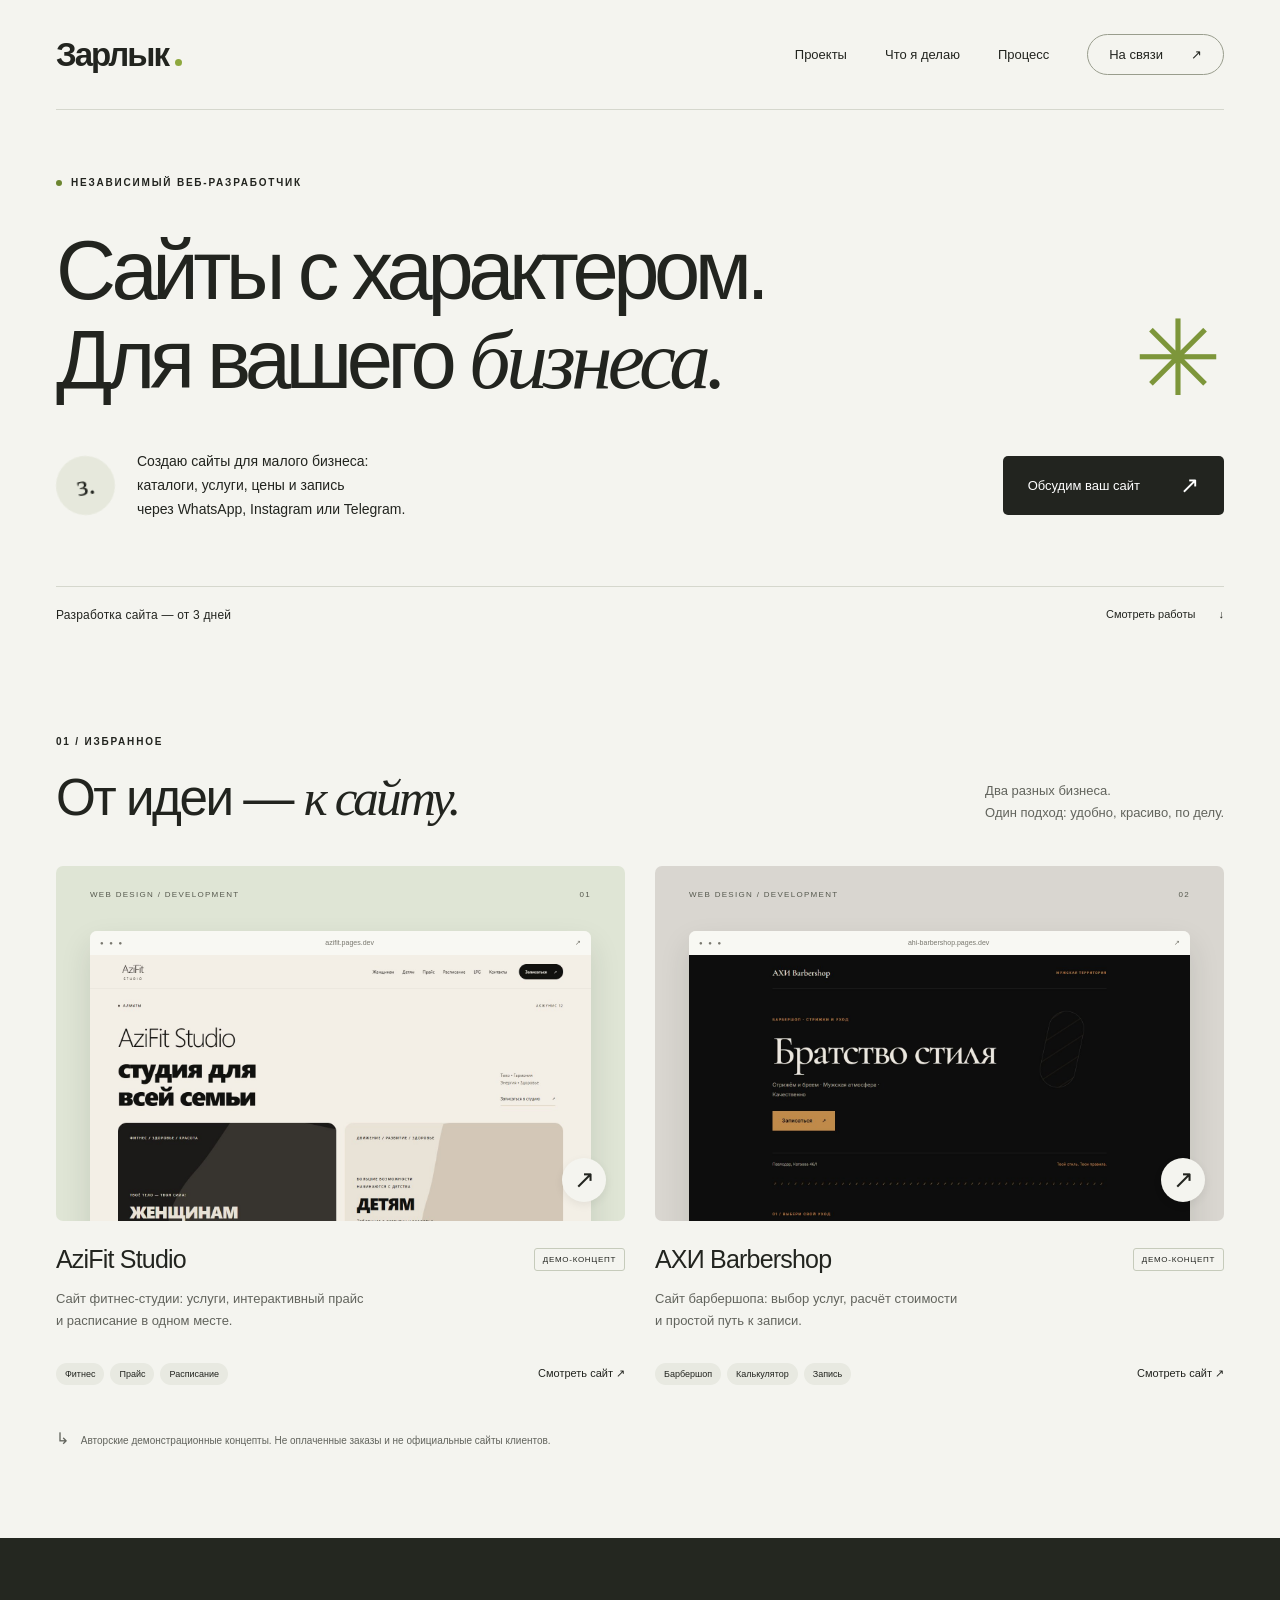
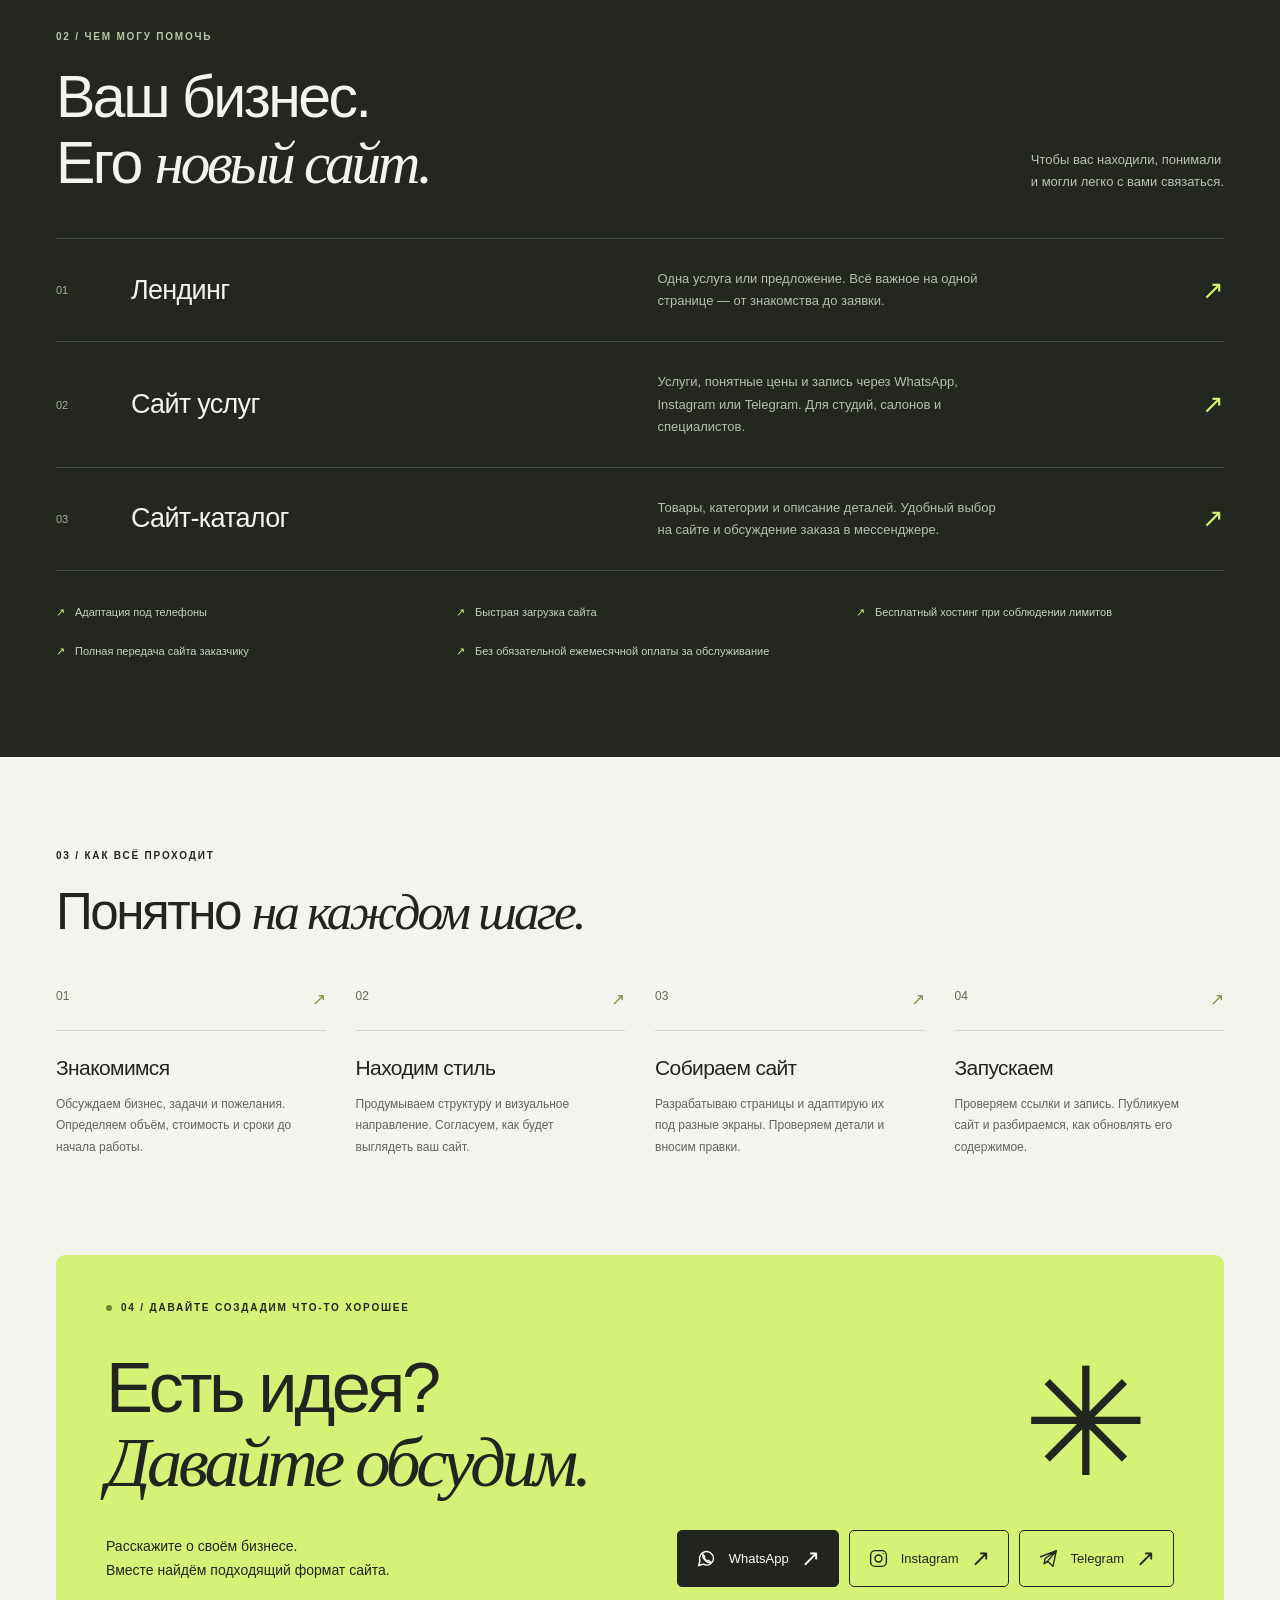
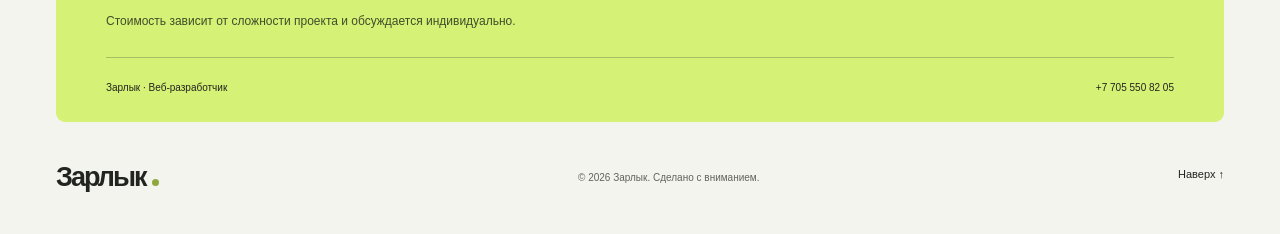
==== commit 905d29ca: "добавление телеги и кнопка обсудить" ====
--- a/cloudflare-ready/index.html
+++ b/cloudflare-ready/index.html
@@ -5,11 +5,11 @@
   <meta name="viewport" content="width=device-width, initial-scale=1">
   <meta name="theme-color" content="#f4f4ef">
   <title>Зарлык — разработка сайтов для малого бизнеса</title>
-  <meta name="description" content="Зарлык — сайты для малого бизнеса: каталоги, услуги, цены и запись через WhatsApp или Instagram. Разработка от 3 дней. Полная передача сайта заказчику.">
+  <meta name="description" content="Зарлык — сайты для малого бизнеса: каталоги, услуги, цены и запись через WhatsApp, Instagram или Telegram. Разработка от 3 дней. Полная передача сайта заказчику.">
   <meta property="og:type" content="website">
   <meta property="og:locale" content="ru_RU">
   <meta property="og:title" content="Зарлык — разработка сайтов для малого бизнеса">
-  <meta property="og:description" content="Каталоги, услуги, цены и запись через WhatsApp или Instagram. Адаптивные сайты от 3 дней — с полной передачей заказчику.">
+  <meta property="og:description" content="Каталоги, услуги, цены и запись через WhatsApp, Instagram или Telegram. Адаптивные сайты от 3 дней — с полной передачей заказчику.">
   <meta property="og:site_name" content="Зарлык">
   <meta property="og:url" content="https://zarlyk-portfolio.pages.dev/">
   <meta property="og:image" content="https://zarlyk-portfolio.pages.dev/assets/social-preview.png">
@@ -19,7 +19,7 @@
   <meta property="og:image:alt" content="Зарлык — сайты для малого бизнеса. Разработка от 3 дней.">
   <meta name="twitter:card" content="summary_large_image">
   <meta name="twitter:title" content="Зарлык — разработка сайтов для малого бизнеса">
-  <meta name="twitter:description" content="Каталоги, услуги, цены и запись через WhatsApp или Instagram. Разработка от 3 дней.">
+  <meta name="twitter:description" content="Каталоги, услуги, цены и запись через WhatsApp, Instagram или Telegram. Разработка от 3 дней.">
   <meta name="twitter:image" content="https://zarlyk-portfolio.pages.dev/assets/social-preview.png">
   <meta name="twitter:image:alt" content="Зарлык — сайты для малого бизнеса. Разработка от 3 дней.">
   <link rel="canonical" href="https://zarlyk-portfolio.pages.dev/">
@@ -38,7 +38,7 @@
     <section class="hero wrap" id="home" aria-labelledby="hero-title">
       <div class="eyebrow"><span class="status-dot"></span> НЕЗАВИСИМЫЙ ВЕБ-РАЗРАБОТЧИК</div>
       <h1 id="hero-title">Сайты с характером.<br>Для вашего <span class="serif">бизнеса.</span><span class="hero-star" aria-hidden="true">✳</span></h1>
-      <div class="hero-bottom"><div class="intro"><span class="mini-mark" aria-hidden="true">з.</span><p>Создаю сайты для малого бизнеса:<br>каталоги, услуги, цены и запись<br class="desktop-break"> через WhatsApp или Instagram.</p></div><a class="button dark" href="https://wa.me/77055508205?text=Здравствуйте%2C%20Зарлык!%20Хочу%20обсудить%20разработку%20сайта." target="_blank" rel="noopener noreferrer">Обсудим ваш сайт <span aria-hidden="true">↗</span></a></div>
+      <div class="hero-bottom"><div class="intro"><span class="mini-mark" aria-hidden="true">з.</span><p>Создаю сайты для малого бизнеса:<br>каталоги, услуги, цены и запись<br class="desktop-break"> через WhatsApp, Instagram или Telegram.</p></div><a class="button dark" id="contact-choice-trigger" href="#contact">Обсудим ваш сайт <span aria-hidden="true">↗</span></a></div>
       <div class="hero-foot"><span>Разработка сайта — от 3 дней</span><a href="#projects">Смотреть работы <span aria-hidden="true">↓</span></a></div>
     </section>
 
@@ -51,12 +51,19 @@
       <p class="project-note"><span aria-hidden="true">↳</span> Авторские демонстрационные концепты. Не оплаченные заказы и не официальные сайты клиентов.</p>
     </section>
 
-    <section class="services" id="services" aria-labelledby="services-title"><div class="wrap section"><div class="section-top"><div><div class="eyebrow">02 / ЧЕМ МОГУ ПОМОЧЬ</div><h2 id="services-title">Ваш бизнес.<br>Его <span class="serif">новый сайт.</span></h2></div><p>Чтобы вас находили, понимали<br>и могли легко с вами связаться.</p></div><div class="service-list"><article class="service-row reveal"><span class="row-number">01</span><h3>Лендинг</h3><p>Одна услуга или предложение. Всё важное на одной странице — от знакомства до заявки.</p><span class="service-icon" aria-hidden="true">↗</span></article><article class="service-row reveal"><span class="row-number">02</span><h3>Сайт услуг</h3><p>Услуги, понятные цены и запись через WhatsApp или Instagram. Для студий, салонов и специалистов.</p><span class="service-icon" aria-hidden="true">↗</span></article><article class="service-row reveal"><span class="row-number">03</span><h3>Сайт-каталог</h3><p>Товары, категории и описание деталей. Удобный выбор на сайте и обсуждение заказа в мессенджере.</p><span class="service-icon" aria-hidden="true">↗</span></article></div><ul class="service-benefits" aria-label="Преимущества работы со мной"><li>Адаптация под телефоны</li><li>Быстрая загрузка сайта</li><li>Бесплатный хостинг при соблюдении лимитов</li><li>Полная передача сайта заказчику</li><li>Без обязательной ежемесячной оплаты за обслуживание</li></ul></div></section>
+    <section class="services" id="services" aria-labelledby="services-title"><div class="wrap section"><div class="section-top"><div><div class="eyebrow">02 / ЧЕМ МОГУ ПОМОЧЬ</div><h2 id="services-title">Ваш бизнес.<br>Его <span class="serif">новый сайт.</span></h2></div><p>Чтобы вас находили, понимали<br>и могли легко с вами связаться.</p></div><div class="service-list"><article class="service-row reveal"><span class="row-number">01</span><h3>Лендинг</h3><p>Одна услуга или предложение. Всё важное на одной странице — от знакомства до заявки.</p><span class="service-icon" aria-hidden="true">↗</span></article><article class="service-row reveal"><span class="row-number">02</span><h3>Сайт услуг</h3><p>Услуги, понятные цены и запись через WhatsApp, Instagram или Telegram. Для студий, салонов и специалистов.</p><span class="service-icon" aria-hidden="true">↗</span></article><article class="service-row reveal"><span class="row-number">03</span><h3>Сайт-каталог</h3><p>Товары, категории и описание деталей. Удобный выбор на сайте и обсуждение заказа в мессенджере.</p><span class="service-icon" aria-hidden="true">↗</span></article></div><ul class="service-benefits" aria-label="Преимущества работы со мной"><li>Адаптация под телефоны</li><li>Быстрая загрузка сайта</li><li>Бесплатный хостинг при соблюдении лимитов</li><li>Полная передача сайта заказчику</li><li>Без обязательной ежемесячной оплаты за обслуживание</li></ul></div></section>
 
     <section class="process wrap section" id="process" aria-labelledby="process-title"><div class="section-top"><div><div class="eyebrow">03 / КАК ВСЁ ПРОХОДИТ</div><h2 id="process-title">Понятно <span class="serif">на каждом шаге.</span></h2></div></div><div class="steps"><article class="step reveal"><span class="step-number">01 <span aria-hidden="true">↗</span></span><h3>Знакомимся</h3><p>Обсуждаем бизнес, задачи и пожелания. Определяем объём, стоимость и сроки до начала работы.</p></article><article class="step reveal"><span class="step-number">02 <span aria-hidden="true">↗</span></span><h3>Находим стиль</h3><p>Продумываем структуру и визуальное направление. Согласуем, как будет выглядеть ваш сайт.</p></article><article class="step reveal"><span class="step-number">03 <span aria-hidden="true">↗</span></span><h3>Собираем сайт</h3><p>Разрабатываю страницы и адаптирую их под разные экраны. Проверяем детали и вносим правки.</p></article><article class="step reveal"><span class="step-number">04 <span aria-hidden="true">↗</span></span><h3>Запускаем</h3><p>Проверяем ссылки и запись. Публикуем сайт и разбираемся, как обновлять его содержимое.</p></article></div></section>
 
     <section class="contact wrap" id="contact" aria-labelledby="contact-title"><div class="contact-panel"><div class="eyebrow"><span class="status-dot"></span> 04 / ДАВАЙТЕ СОЗДАДИМ ЧТО-ТО ХОРОШЕЕ</div><div class="contact-main"><h2 id="contact-title">Есть идея?<br><span class="serif">Давайте обсудим.</span></h2><span class="contact-star" aria-hidden="true">✳</span></div><div class="contact-bottom"><p>Расскажите о своём бизнесе.<br>Вместе найдём подходящий формат сайта.</p><div class="social-contacts" aria-label="Способы связи"><a class="button social-button dark" href="https://wa.me/77055508205?text=Здравствуйте%2C%20Зарлык!%20Хочу%20обсудить%20разработку%20сайта." target="_blank" rel="noopener noreferrer" aria-label="Написать в WhatsApp (откроется в новой вкладке)"><svg class="social-icon" viewBox="0 0 24 24" fill="none" stroke="currentColor" stroke-width="1.6" stroke-linecap="round" stroke-linejoin="round" aria-hidden="true" focusable="false"><path d="M20 11.5a8 8 0 0 1-11.8 7L3 20l1.5-5.2A8 8 0 1 1 20 11.5Z"/><path d="m8 7 2 3-1 1c1 2 2 3 4 4l1-1 3 2c-2 3-11-4-9-9Z"/></svg><span class="social-name">WhatsApp</span><span aria-hidden="true">↗</span></a><a class="button social-button social-secondary" href="https://www.instagram.com/almezulyy/" target="_blank" rel="noopener noreferrer" aria-label="Написать в Instagram (откроется в новой вкладке)"><svg class="social-icon" viewBox="0 0 24 24" fill="none" stroke="currentColor" stroke-width="1.6" stroke-linecap="round" stroke-linejoin="round" aria-hidden="true" focusable="false"><rect x="3" y="3" width="18" height="18" rx="5"/><circle cx="12" cy="12" r="4"/><circle cx="17.5" cy="6.5" r=".8" fill="currentColor" stroke="none"/></svg><span class="social-name">Instagram</span><span aria-hidden="true">↗</span></a><a class="button social-button social-secondary" href="https://t.me/ZarlykSh" target="_blank" rel="noopener noreferrer" aria-label="Написать в Telegram (откроется в новой вкладке)"><svg class="social-icon" viewBox="0 0 24 24" fill="none" stroke="currentColor" stroke-width="1.6" stroke-linecap="round" stroke-linejoin="round" aria-hidden="true" focusable="false"><path d="m3 10 18-7-4 18-6-6-4 3 1-6 13-9-10 12"/></svg><span class="social-name">Telegram</span><span aria-hidden="true">↗</span></a></div></div><p class="pricing-note">Стоимость зависит от сложности проекта и обсуждается индивидуально.</p><div class="contact-details"><span>Зарлык · Веб-разработчик</span><a href="tel:+77055508205">+7 705 550 82 05</a></div></div></section>
   </main>
+  <dialog class="contact-dialog" id="contact-choice" aria-labelledby="contact-choice-title">
+    <button class="dialog-close" type="button" aria-label="Закрыть выбор способа связи">×</button>
+    <div class="eyebrow">ДАВАЙТЕ ОБСУДИМ ВАШ САЙТ</div>
+    <h2 id="contact-choice-title">Где вам удобнее?</h2>
+    <p>Выберите способ связи.</p>
+    <div class="social-contacts" id="contact-choice-links"></div>
+  </dialog>
   <footer class="footer wrap"><a class="logo" href="#home" aria-label="Зарлык — на главную">Зарлык<i></i></a><span>© <span id="year">2026</span> Зарлык. Сделано с вниманием.</span><a href="#home">Наверх ↑</a></footer>
 </body>
 </html>
--- a/cloudflare-ready/styles.css
+++ b/cloudflare-ready/styles.css
@@ -14,3 +14,4 @@
 @media(max-width:760px){.social-contacts{width:100%;display:grid;grid-template-columns:repeat(3,minmax(0,1fr))}.social-contacts .social-button{gap:8px;padding-inline:12px}.social-button .social-name{font-size:12px}}
 @media(max-width:520px){.social-contacts{grid-template-columns:1fr;gap:10px}.social-contacts .social-button{width:100%;padding-inline:20px;justify-content:flex-start}.social-button .social-name{font-size:13px}.social-button>span:last-child{margin-left:auto}}
 @media(min-width:521px) and (max-width:640px){.social-contacts{display:flex}.social-contacts .social-button{flex:1 1 160px}}
+.contact-dialog{width:min(440px,calc(100% - 32px));max-height:calc(100dvh - 32px);padding:38px 28px 28px;border:1px solid var(--line);border-radius:9px;background:var(--paper);color:var(--ink);box-shadow:0 20px 80px #0003}.contact-dialog::backdrop{background:#22241f80;backdrop-filter:blur(4px)}.contact-dialog h2{font-size:30px;font-weight:400;letter-spacing:-1px;margin:22px 0 12px}.contact-dialog>p{font-size:13px;color:var(--muted);margin:0 0 24px}.dialog-close{position:absolute;top:8px;right:8px;width:44px;height:44px;border:0;border-radius:50%;background:transparent;color:var(--ink);font-size:26px;cursor:pointer}.dialog-close:hover{background:#e8e9e1}.contact-dialog .eyebrow{padding-right:20px;font-size:8px}.contact-dialog .social-contacts{display:flex;flex-direction:column;gap:10px}.contact-dialog .social-button{width:100%;flex:auto;justify-content:flex-start}.contact-dialog .social-button>span:last-child{margin-left:auto}body:has(.contact-dialog[open]){overflow:hidden}
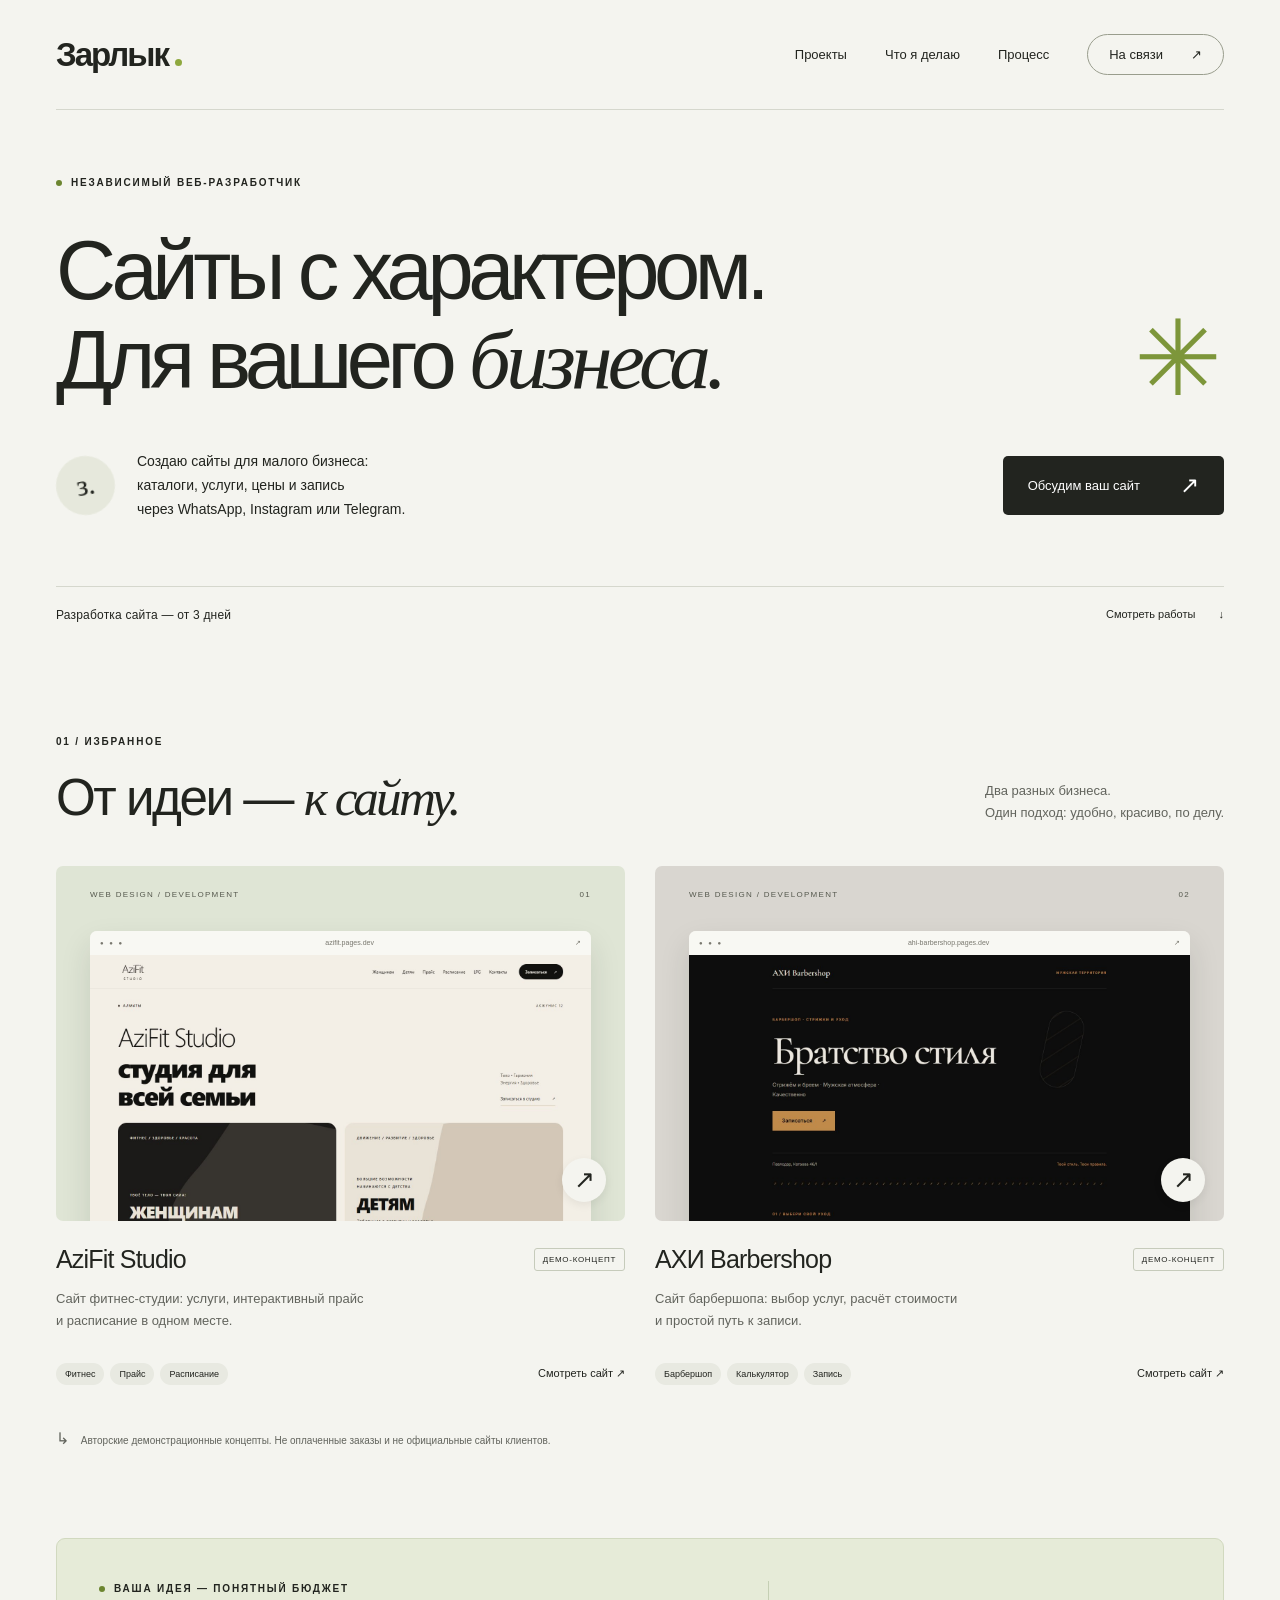
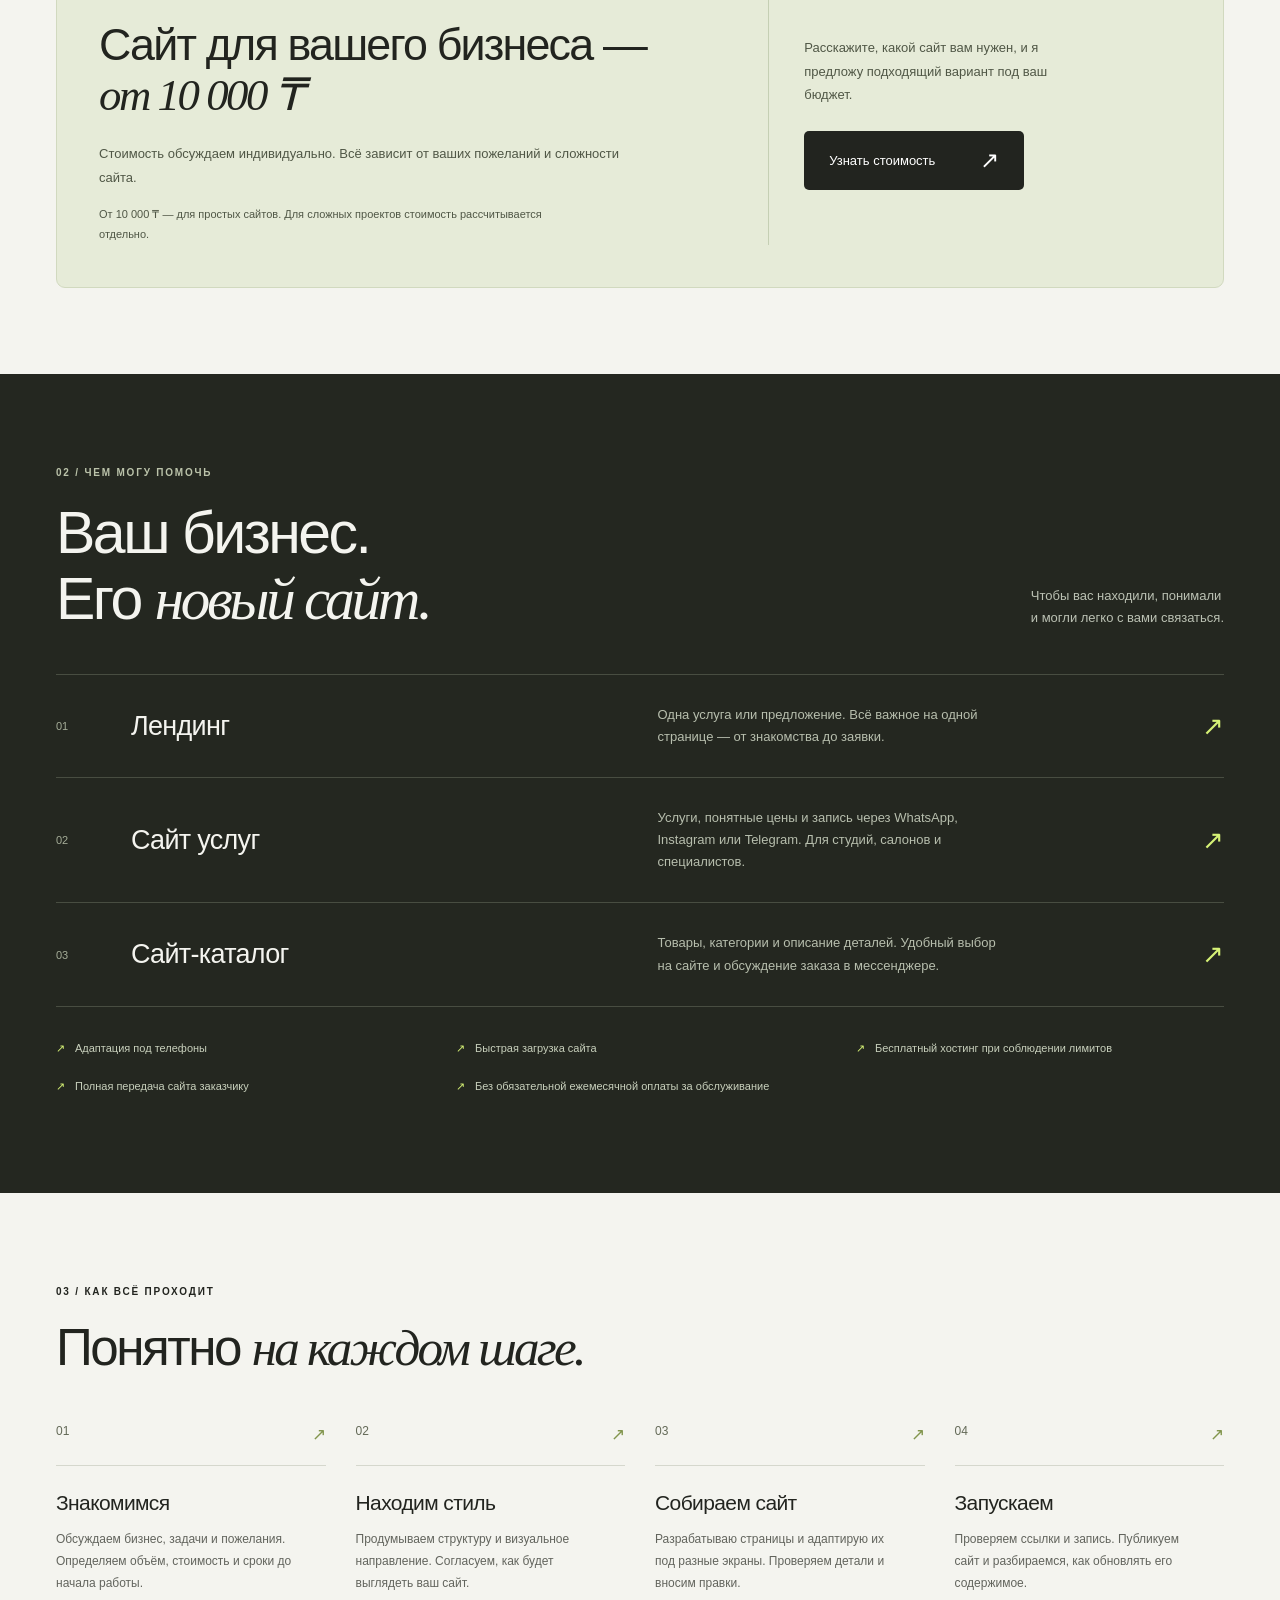
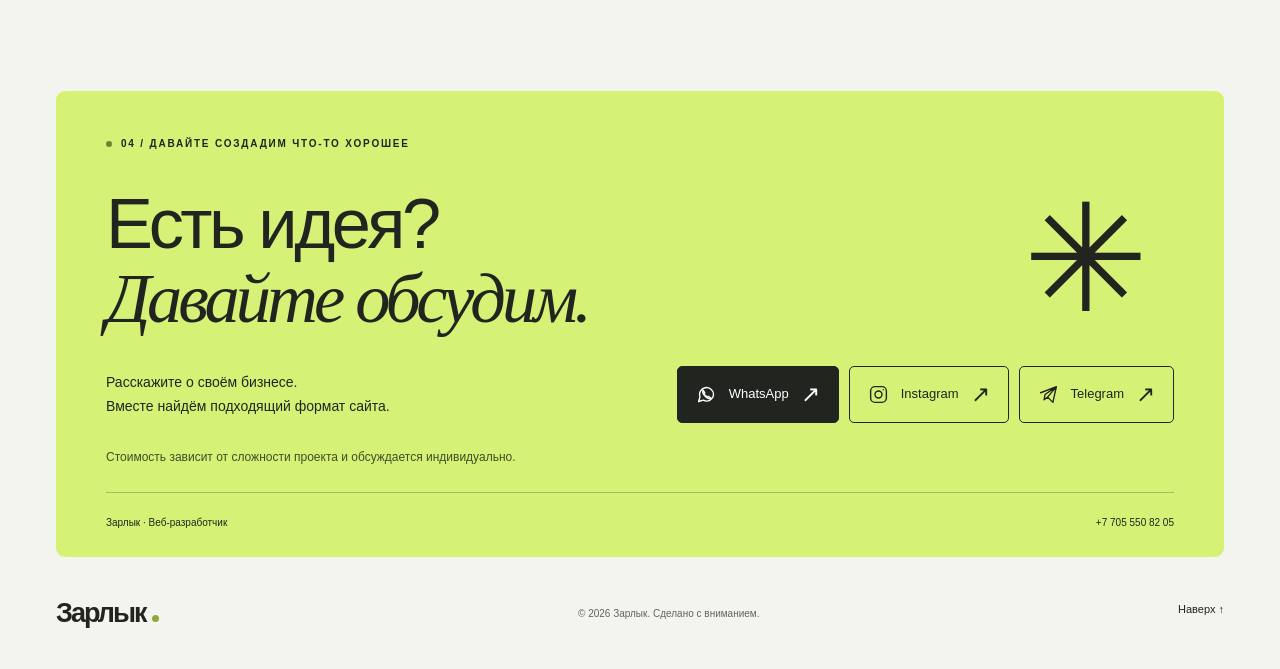
==== commit e7b49d46: "настройка цены" ====
--- a/cloudflare-ready/index.html
+++ b/cloudflare-ready/index.html
@@ -51,11 +51,25 @@
       <p class="project-note"><span aria-hidden="true">↳</span> Авторские демонстрационные концепты. Не оплаченные заказы и не официальные сайты клиентов.</p>
     </section>
 
+    <section class="pricing wrap" id="pricing" aria-labelledby="pricing-title">
+      <div class="pricing-panel reveal">
+        <div class="pricing-copy">
+          <div class="eyebrow"><span class="status-dot"></span> ВАША ИДЕЯ — ПОНЯТНЫЙ БЮДЖЕТ</div>
+          <h2 id="pricing-title">Сайт для вашего бизнеса — <span class="serif">от 10 000 ₸</span></h2>
+          <p>Стоимость обсуждаем индивидуально. Всё зависит от ваших пожеланий и сложности сайта.</p>
+          <p class="pricing-scope">От 10 000 ₸ — для простых сайтов. Для сложных проектов стоимость рассчитывается отдельно.</p>
+        </div>
+        <div class="pricing-action">
+          <p>Расскажите, какой сайт вам нужен, и я предложу подходящий вариант под ваш бюджет.</p>
+          <a class="button dark" href="#contact">Узнать стоимость <span aria-hidden="true">↗</span></a>
+        </div>
+      </div>
+    </section>
     <section class="services" id="services" aria-labelledby="services-title"><div class="wrap section"><div class="section-top"><div><div class="eyebrow">02 / ЧЕМ МОГУ ПОМОЧЬ</div><h2 id="services-title">Ваш бизнес.<br>Его <span class="serif">новый сайт.</span></h2></div><p>Чтобы вас находили, понимали<br>и могли легко с вами связаться.</p></div><div class="service-list"><article class="service-row reveal"><span class="row-number">01</span><h3>Лендинг</h3><p>Одна услуга или предложение. Всё важное на одной странице — от знакомства до заявки.</p><span class="service-icon" aria-hidden="true">↗</span></article><article class="service-row reveal"><span class="row-number">02</span><h3>Сайт услуг</h3><p>Услуги, понятные цены и запись через WhatsApp, Instagram или Telegram. Для студий, салонов и специалистов.</p><span class="service-icon" aria-hidden="true">↗</span></article><article class="service-row reveal"><span class="row-number">03</span><h3>Сайт-каталог</h3><p>Товары, категории и описание деталей. Удобный выбор на сайте и обсуждение заказа в мессенджере.</p><span class="service-icon" aria-hidden="true">↗</span></article></div><ul class="service-benefits" aria-label="Преимущества работы со мной"><li>Адаптация под телефоны</li><li>Быстрая загрузка сайта</li><li>Бесплатный хостинг при соблюдении лимитов</li><li>Полная передача сайта заказчику</li><li>Без обязательной ежемесячной оплаты за обслуживание</li></ul></div></section>
 
     <section class="process wrap section" id="process" aria-labelledby="process-title"><div class="section-top"><div><div class="eyebrow">03 / КАК ВСЁ ПРОХОДИТ</div><h2 id="process-title">Понятно <span class="serif">на каждом шаге.</span></h2></div></div><div class="steps"><article class="step reveal"><span class="step-number">01 <span aria-hidden="true">↗</span></span><h3>Знакомимся</h3><p>Обсуждаем бизнес, задачи и пожелания. Определяем объём, стоимость и сроки до начала работы.</p></article><article class="step reveal"><span class="step-number">02 <span aria-hidden="true">↗</span></span><h3>Находим стиль</h3><p>Продумываем структуру и визуальное направление. Согласуем, как будет выглядеть ваш сайт.</p></article><article class="step reveal"><span class="step-number">03 <span aria-hidden="true">↗</span></span><h3>Собираем сайт</h3><p>Разрабатываю страницы и адаптирую их под разные экраны. Проверяем детали и вносим правки.</p></article><article class="step reveal"><span class="step-number">04 <span aria-hidden="true">↗</span></span><h3>Запускаем</h3><p>Проверяем ссылки и запись. Публикуем сайт и разбираемся, как обновлять его содержимое.</p></article></div></section>
 
-    <section class="contact wrap" id="contact" aria-labelledby="contact-title"><div class="contact-panel"><div class="eyebrow"><span class="status-dot"></span> 04 / ДАВАЙТЕ СОЗДАДИМ ЧТО-ТО ХОРОШЕЕ</div><div class="contact-main"><h2 id="contact-title">Есть идея?<br><span class="serif">Давайте обсудим.</span></h2><span class="contact-star" aria-hidden="true">✳</span></div><div class="contact-bottom"><p>Расскажите о своём бизнесе.<br>Вместе найдём подходящий формат сайта.</p><div class="social-contacts" aria-label="Способы связи"><a class="button social-button dark" href="https://wa.me/77055508205?text=Здравствуйте%2C%20Зарлык!%20Хочу%20обсудить%20разработку%20сайта." target="_blank" rel="noopener noreferrer" aria-label="Написать в WhatsApp (откроется в новой вкладке)"><svg class="social-icon" viewBox="0 0 24 24" fill="none" stroke="currentColor" stroke-width="1.6" stroke-linecap="round" stroke-linejoin="round" aria-hidden="true" focusable="false"><path d="M20 11.5a8 8 0 0 1-11.8 7L3 20l1.5-5.2A8 8 0 1 1 20 11.5Z"/><path d="m8 7 2 3-1 1c1 2 2 3 4 4l1-1 3 2c-2 3-11-4-9-9Z"/></svg><span class="social-name">WhatsApp</span><span aria-hidden="true">↗</span></a><a class="button social-button social-secondary" href="https://www.instagram.com/almezulyy/" target="_blank" rel="noopener noreferrer" aria-label="Написать в Instagram (откроется в новой вкладке)"><svg class="social-icon" viewBox="0 0 24 24" fill="none" stroke="currentColor" stroke-width="1.6" stroke-linecap="round" stroke-linejoin="round" aria-hidden="true" focusable="false"><rect x="3" y="3" width="18" height="18" rx="5"/><circle cx="12" cy="12" r="4"/><circle cx="17.5" cy="6.5" r=".8" fill="currentColor" stroke="none"/></svg><span class="social-name">Instagram</span><span aria-hidden="true">↗</span></a><a class="button social-button social-secondary" href="https://t.me/ZarlykSh" target="_blank" rel="noopener noreferrer" aria-label="Написать в Telegram (откроется в новой вкладке)"><svg class="social-icon" viewBox="0 0 24 24" fill="none" stroke="currentColor" stroke-width="1.6" stroke-linecap="round" stroke-linejoin="round" aria-hidden="true" focusable="false"><path d="m3 10 18-7-4 18-6-6-4 3 1-6 13-9-10 12"/></svg><span class="social-name">Telegram</span><span aria-hidden="true">↗</span></a></div></div><p class="pricing-note">Стоимость зависит от сложности проекта и обсуждается индивидуально.</p><div class="contact-details"><span>Зарлык · Веб-разработчик</span><a href="tel:+77055508205">+7 705 550 82 05</a></div></div></section>
+    <section class="contact wrap" id="contact" aria-labelledby="contact-title"><div class="contact-panel"><div class="eyebrow"><span class="status-dot"></span> 04 / ДАВАЙТЕ СОЗДАДИМ ЧТО-ТО ХОРОШЕЕ</div><div class="contact-main"><h2 id="contact-title">Есть идея?<br><span class="serif">Давайте обсудим.</span></h2><span class="contact-star" aria-hidden="true">✳</span></div><div class="contact-bottom"><p>Расскажите о своём бизнесе.<br>Вместе найдём подходящий формат сайта.</p><div class="social-contacts" aria-label="Способы связи"><a class="button social-button dark" href="https://wa.me/77055508205?text=Здравствуйте!%20Хочу%20обсудить%20разработку%20сайта." target="_blank" rel="noopener noreferrer" aria-label="Написать в WhatsApp (откроется в новой вкладке)"><svg class="social-icon" viewBox="0 0 24 24" fill="none" stroke="currentColor" stroke-width="1.6" stroke-linecap="round" stroke-linejoin="round" aria-hidden="true" focusable="false"><path d="M20 11.5a8 8 0 0 1-11.8 7L3 20l1.5-5.2A8 8 0 1 1 20 11.5Z"/><path d="m8 7 2 3-1 1c1 2 2 3 4 4l1-1 3 2c-2 3-11-4-9-9Z"/></svg><span class="social-name">WhatsApp</span><span aria-hidden="true">↗</span></a><a class="button social-button social-secondary" href="https://www.instagram.com/almezulyy/" target="_blank" rel="noopener noreferrer" aria-label="Написать в Instagram (откроется в новой вкладке)"><svg class="social-icon" viewBox="0 0 24 24" fill="none" stroke="currentColor" stroke-width="1.6" stroke-linecap="round" stroke-linejoin="round" aria-hidden="true" focusable="false"><rect x="3" y="3" width="18" height="18" rx="5"/><circle cx="12" cy="12" r="4"/><circle cx="17.5" cy="6.5" r=".8" fill="currentColor" stroke="none"/></svg><span class="social-name">Instagram</span><span aria-hidden="true">↗</span></a><a class="button social-button social-secondary" href="https://t.me/ZarlykSh" target="_blank" rel="noopener noreferrer" aria-label="Написать в Telegram (откроется в новой вкладке)"><svg class="social-icon" viewBox="0 0 24 24" fill="none" stroke="currentColor" stroke-width="1.6" stroke-linecap="round" stroke-linejoin="round" aria-hidden="true" focusable="false"><path d="m3 10 18-7-4 18-6-6-4 3 1-6 13-9-10 12"/></svg><span class="social-name">Telegram</span><span aria-hidden="true">↗</span></a></div></div><p class="pricing-note">Стоимость зависит от сложности проекта и обсуждается индивидуально.</p><div class="contact-details"><span>Зарлык · Веб-разработчик</span><a href="tel:+77055508205">+7 705 550 82 05</a></div></div></section>
   </main>
   <dialog class="contact-dialog" id="contact-choice" aria-labelledby="contact-choice-title">
     <button class="dialog-close" type="button" aria-label="Закрыть выбор способа связи">×</button>
--- a/cloudflare-ready/styles.css
+++ b/cloudflare-ready/styles.css
@@ -15,3 +15,7 @@
 @media(max-width:520px){.social-contacts{grid-template-columns:1fr;gap:10px}.social-contacts .social-button{width:100%;padding-inline:20px;justify-content:flex-start}.social-button .social-name{font-size:13px}.social-button>span:last-child{margin-left:auto}}
 @media(min-width:521px) and (max-width:640px){.social-contacts{display:flex}.social-contacts .social-button{flex:1 1 160px}}
 .contact-dialog{width:min(440px,calc(100% - 32px));max-height:calc(100dvh - 32px);padding:38px 28px 28px;border:1px solid var(--line);border-radius:9px;background:var(--paper);color:var(--ink);box-shadow:0 20px 80px #0003}.contact-dialog::backdrop{background:#22241f80;backdrop-filter:blur(4px)}.contact-dialog h2{font-size:30px;font-weight:400;letter-spacing:-1px;margin:22px 0 12px}.contact-dialog>p{font-size:13px;color:var(--muted);margin:0 0 24px}.dialog-close{position:absolute;top:8px;right:8px;width:44px;height:44px;border:0;border-radius:50%;background:transparent;color:var(--ink);font-size:26px;cursor:pointer}.dialog-close:hover{background:#e8e9e1}.contact-dialog .eyebrow{padding-right:20px;font-size:8px}.contact-dialog .social-contacts{display:flex;flex-direction:column;gap:10px}.contact-dialog .social-button{width:100%;flex:auto;justify-content:flex-start}.contact-dialog .social-button>span:last-child{margin-left:auto}body:has(.contact-dialog[open]){overflow:hidden}
+/* Pricing callout */
+.pricing{padding-bottom:86px}.pricing-panel{display:grid;grid-template-columns:minmax(0,1.5fr) minmax(0,1fr);gap:50px;padding:42px;background:#e6ebd8;border:1px solid #d1d9bf;border-radius:9px}.pricing-copy h2{max-width:650px;font-size:clamp(32px,3.5vw,48px);line-height:1.12;font-weight:400;letter-spacing:-1.8px;margin:22px 0}.pricing-copy h2 .serif{display:inline-block;white-space:nowrap}.pricing-panel p{font-size:13px;line-height:1.8;color:#505746;margin:0;max-width:540px}.pricing-panel .pricing-scope{font-size:11px;margin-top:16px;max-width:470px}.pricing-action{display:flex;flex-direction:column;align-items:flex-start;justify-content:center;gap:24px;padding-left:35px;border-left:1px solid #c5cfb4}.pricing-action .button{min-width:220px}.pricing-action p{max-width:290px}
+@media(max-width:760px){.pricing{padding-bottom:60px}.pricing-panel{grid-template-columns:1fr;gap:25px;padding:30px 25px}.pricing-copy h2{font-size:37px}.pricing-action{border-left:0;border-top:1px solid #c5cfb4;padding:24px 0 0;gap:20px}.pricing-action p{max-width:100%}}
+@media(max-width:520px){.pricing-panel{padding:26px 21px}.pricing-copy h2{font-size:32px;letter-spacing:-1.3px}.pricing-action{align-items:stretch}.pricing-action .button{min-width:0;width:100%}.pricing-panel p{font-size:12px}.pricing-panel .pricing-scope{font-size:11px}}
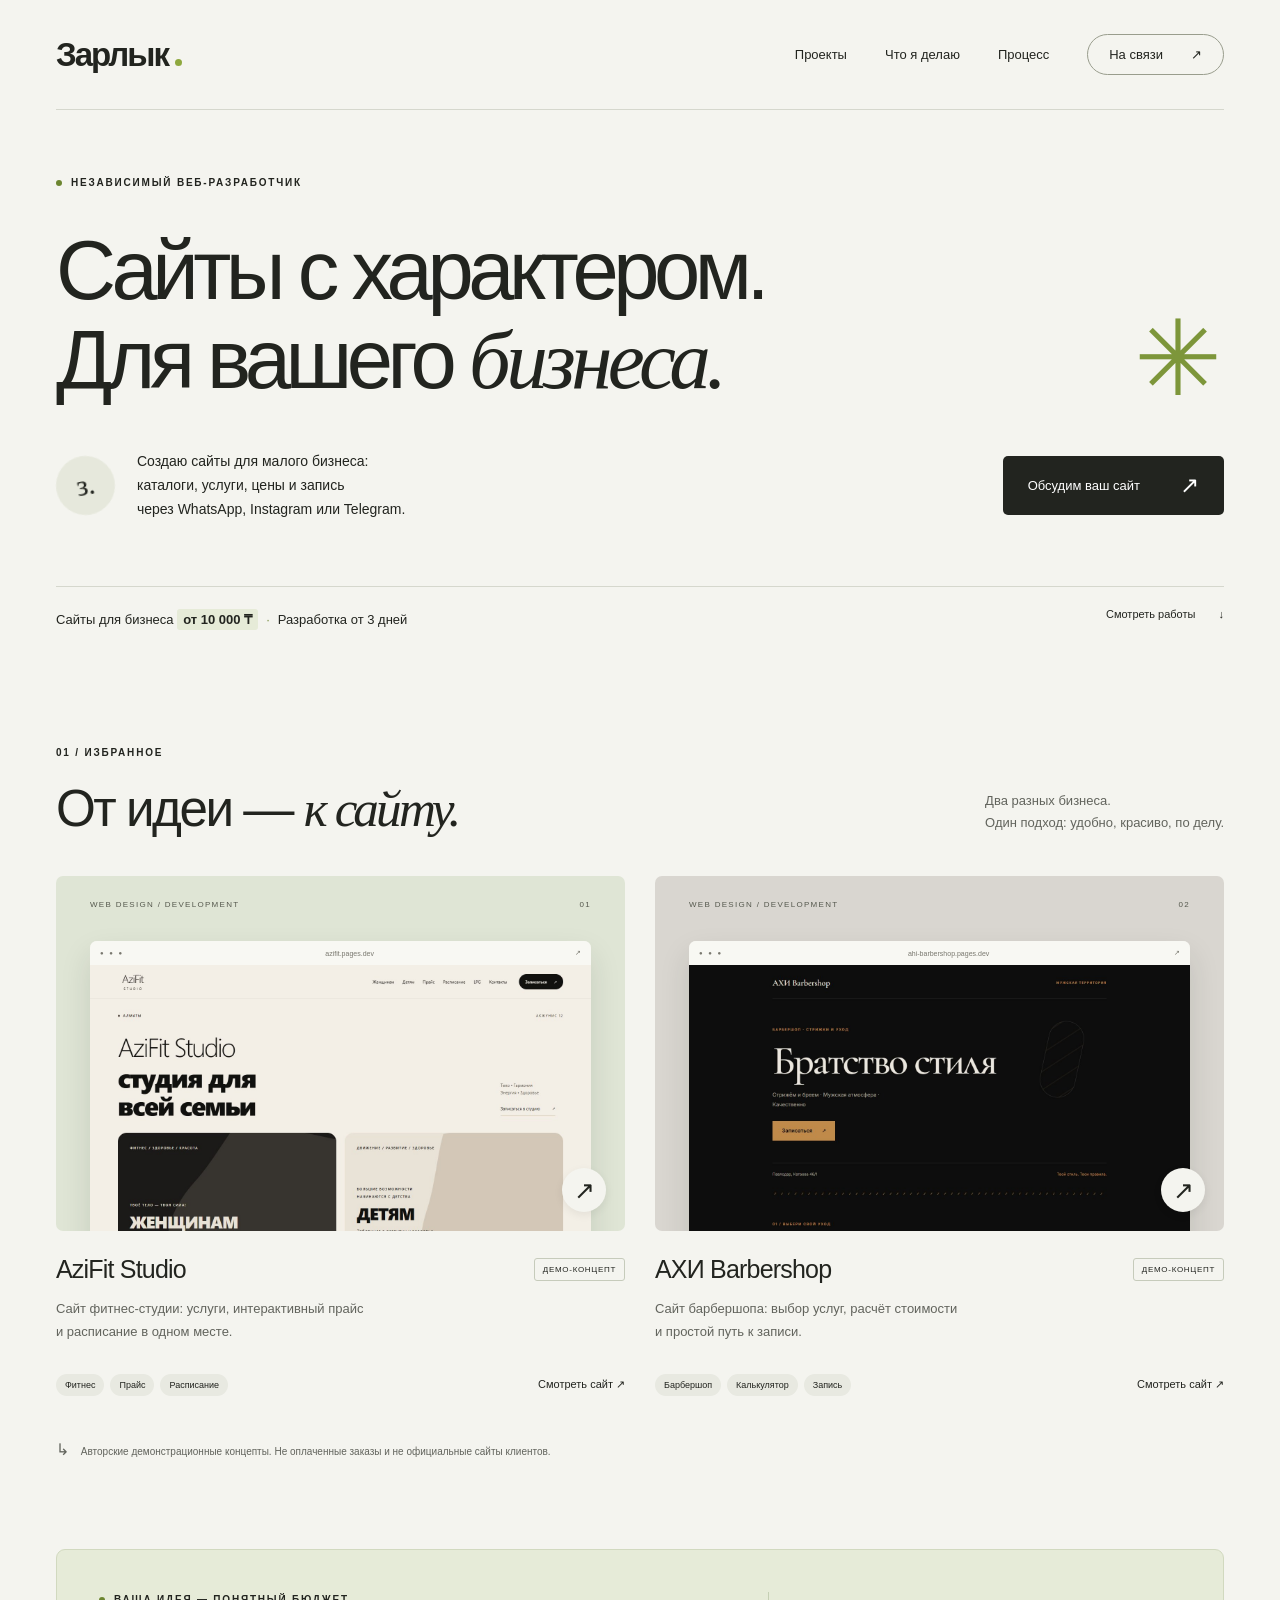
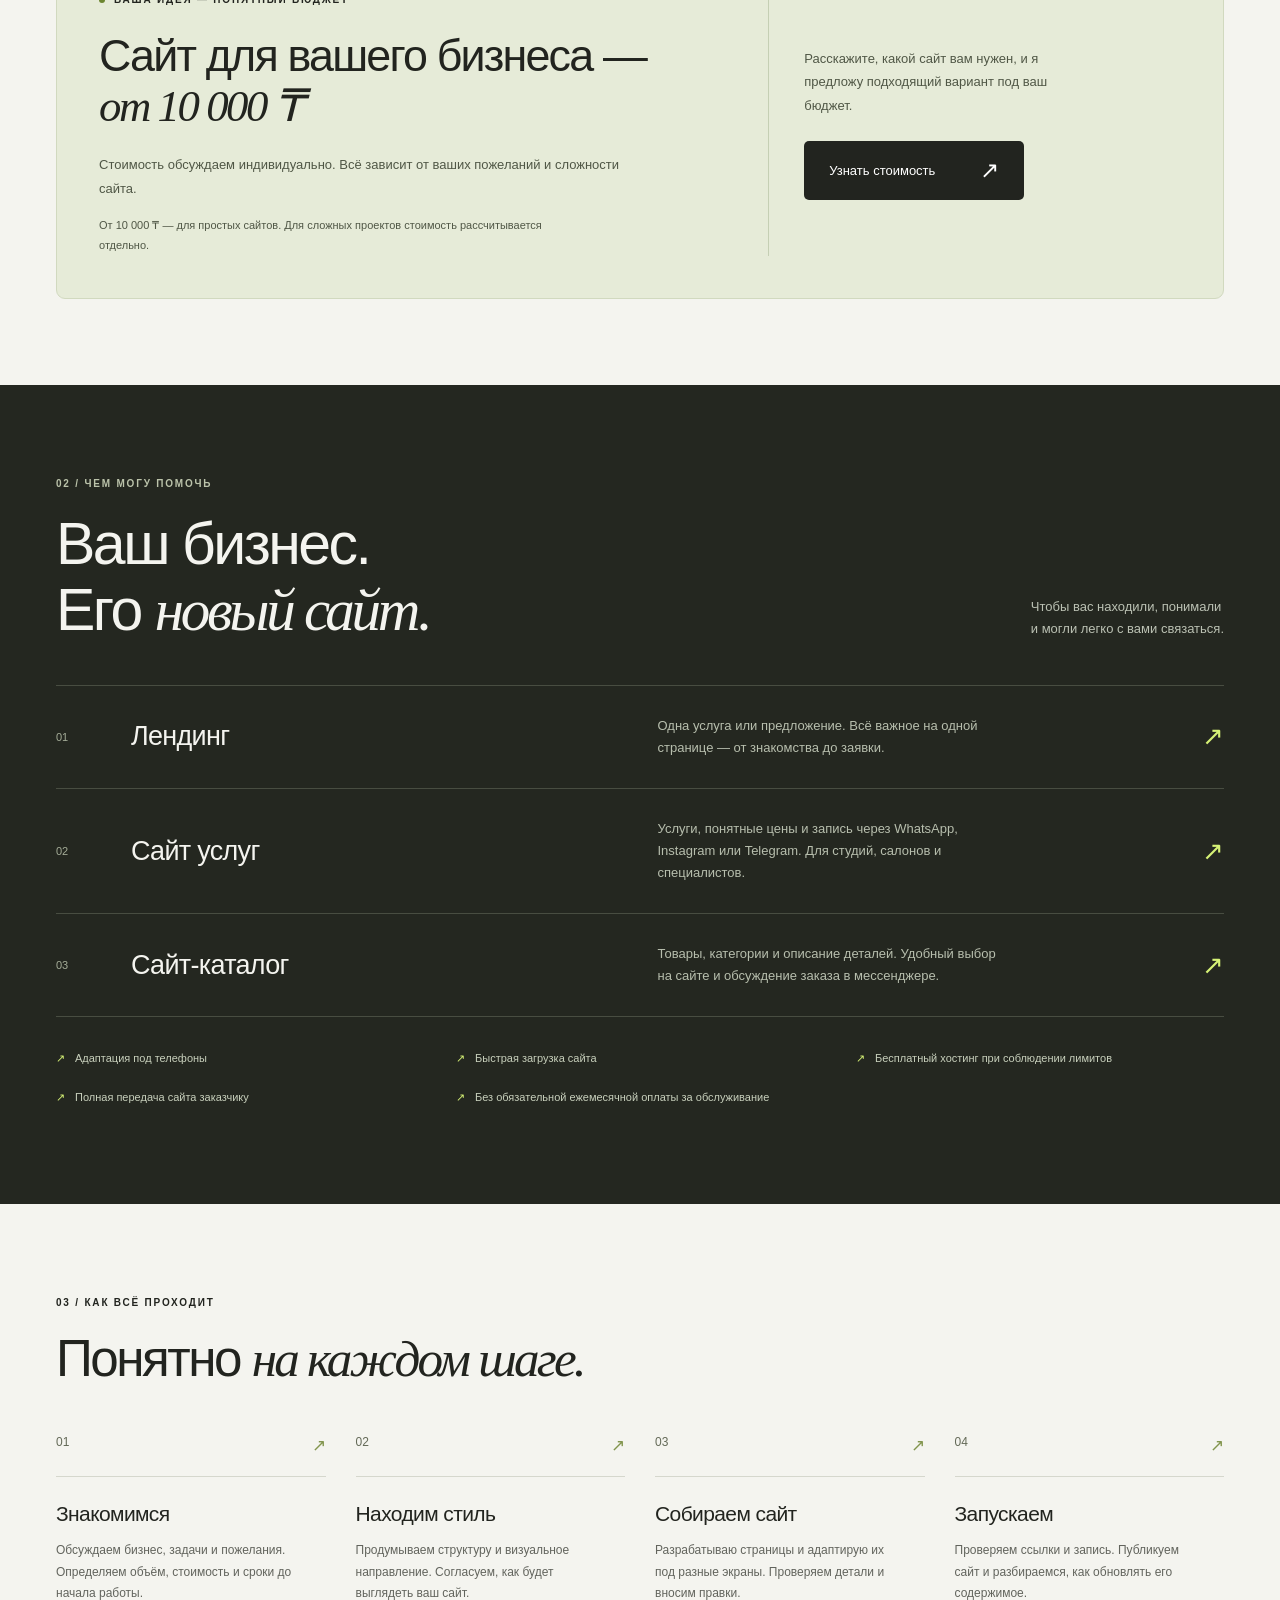
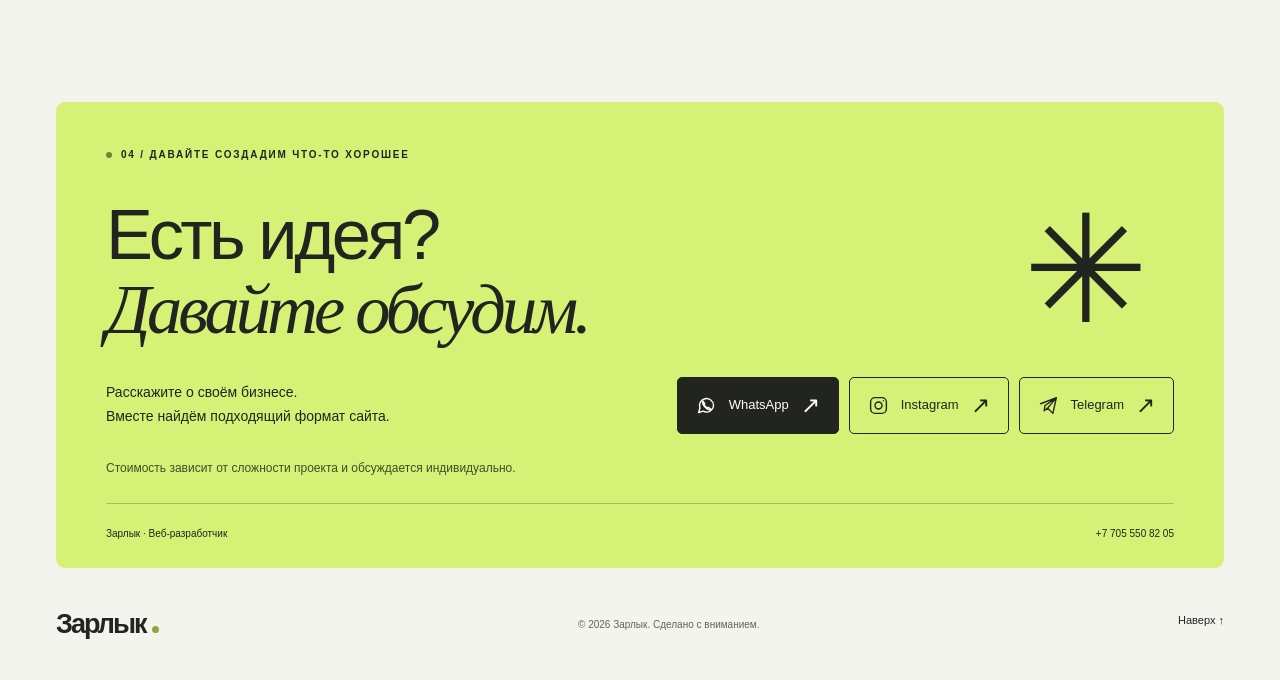
==== commit a0626561: "фиксация цены" ====
--- a/cloudflare-ready/index.html
+++ b/cloudflare-ready/index.html
@@ -39,7 +39,7 @@
       <div class="eyebrow"><span class="status-dot"></span> НЕЗАВИСИМЫЙ ВЕБ-РАЗРАБОТЧИК</div>
       <h1 id="hero-title">Сайты с характером.<br>Для вашего <span class="serif">бизнеса.</span><span class="hero-star" aria-hidden="true">✳</span></h1>
       <div class="hero-bottom"><div class="intro"><span class="mini-mark" aria-hidden="true">з.</span><p>Создаю сайты для малого бизнеса:<br>каталоги, услуги, цены и запись<br class="desktop-break"> через WhatsApp, Instagram или Telegram.</p></div><a class="button dark" id="contact-choice-trigger" href="#contact">Обсудим ваш сайт <span aria-hidden="true">↗</span></a></div>
-      <div class="hero-foot"><span>Разработка сайта — от 3 дней</span><a href="#projects">Смотреть работы <span aria-hidden="true">↓</span></a></div>
+      <div class="hero-foot"><span class="hero-offer"><span>Сайты для бизнеса <strong>от 10 000 ₸</strong></span><span class="offer-divider"> · </span><span>Разработка от 3 дней</span></span><a href="#projects">Смотреть работы <span aria-hidden="true">↓</span></a></div>
     </section>
 
     <section class="projects wrap section" id="projects" aria-labelledby="projects-title">
--- a/cloudflare-ready/styles.css
+++ b/cloudflare-ready/styles.css
@@ -19,3 +19,7 @@
 .pricing{padding-bottom:86px}.pricing-panel{display:grid;grid-template-columns:minmax(0,1.5fr) minmax(0,1fr);gap:50px;padding:42px;background:#e6ebd8;border:1px solid #d1d9bf;border-radius:9px}.pricing-copy h2{max-width:650px;font-size:clamp(32px,3.5vw,48px);line-height:1.12;font-weight:400;letter-spacing:-1.8px;margin:22px 0}.pricing-copy h2 .serif{display:inline-block;white-space:nowrap}.pricing-panel p{font-size:13px;line-height:1.8;color:#505746;margin:0;max-width:540px}.pricing-panel .pricing-scope{font-size:11px;margin-top:16px;max-width:470px}.pricing-action{display:flex;flex-direction:column;align-items:flex-start;justify-content:center;gap:24px;padding-left:35px;border-left:1px solid #c5cfb4}.pricing-action .button{min-width:220px}.pricing-action p{max-width:290px}
 @media(max-width:760px){.pricing{padding-bottom:60px}.pricing-panel{grid-template-columns:1fr;gap:25px;padding:30px 25px}.pricing-copy h2{font-size:37px}.pricing-action{border-left:0;border-top:1px solid #c5cfb4;padding:24px 0 0;gap:20px}.pricing-action p{max-width:100%}}
 @media(max-width:520px){.pricing-panel{padding:26px 21px}.pricing-copy h2{font-size:32px;letter-spacing:-1.3px}.pricing-action{align-items:stretch}.pricing-action .button{min-width:0;width:100%}.pricing-panel p{font-size:12px}.pricing-panel .pricing-scope{font-size:11px}}
+/* Compact price and timeline on the first screen. */
+.hero-foot>.hero-offer{display:flex;align-items:baseline;flex-wrap:wrap;gap:4px 8px;max-width:none;font-size:13px;line-height:1.9;letter-spacing:0}.hero-offer strong{font-weight:600;background:#e6ebd8;border-radius:3px;padding:3px 6px;white-space:nowrap}.hero-offer>span{white-space:nowrap}.hero-offer .offer-divider{color:#82954e}
+@media(max-width:760px){.hero-foot{flex-wrap:wrap;gap:12px 20px}.hero-foot>.hero-offer{font-size:12px}}
+@media(max-width:520px){.hero-foot>.hero-offer{width:100%;gap:2px 6px}.hero-foot{margin-top:30px}}
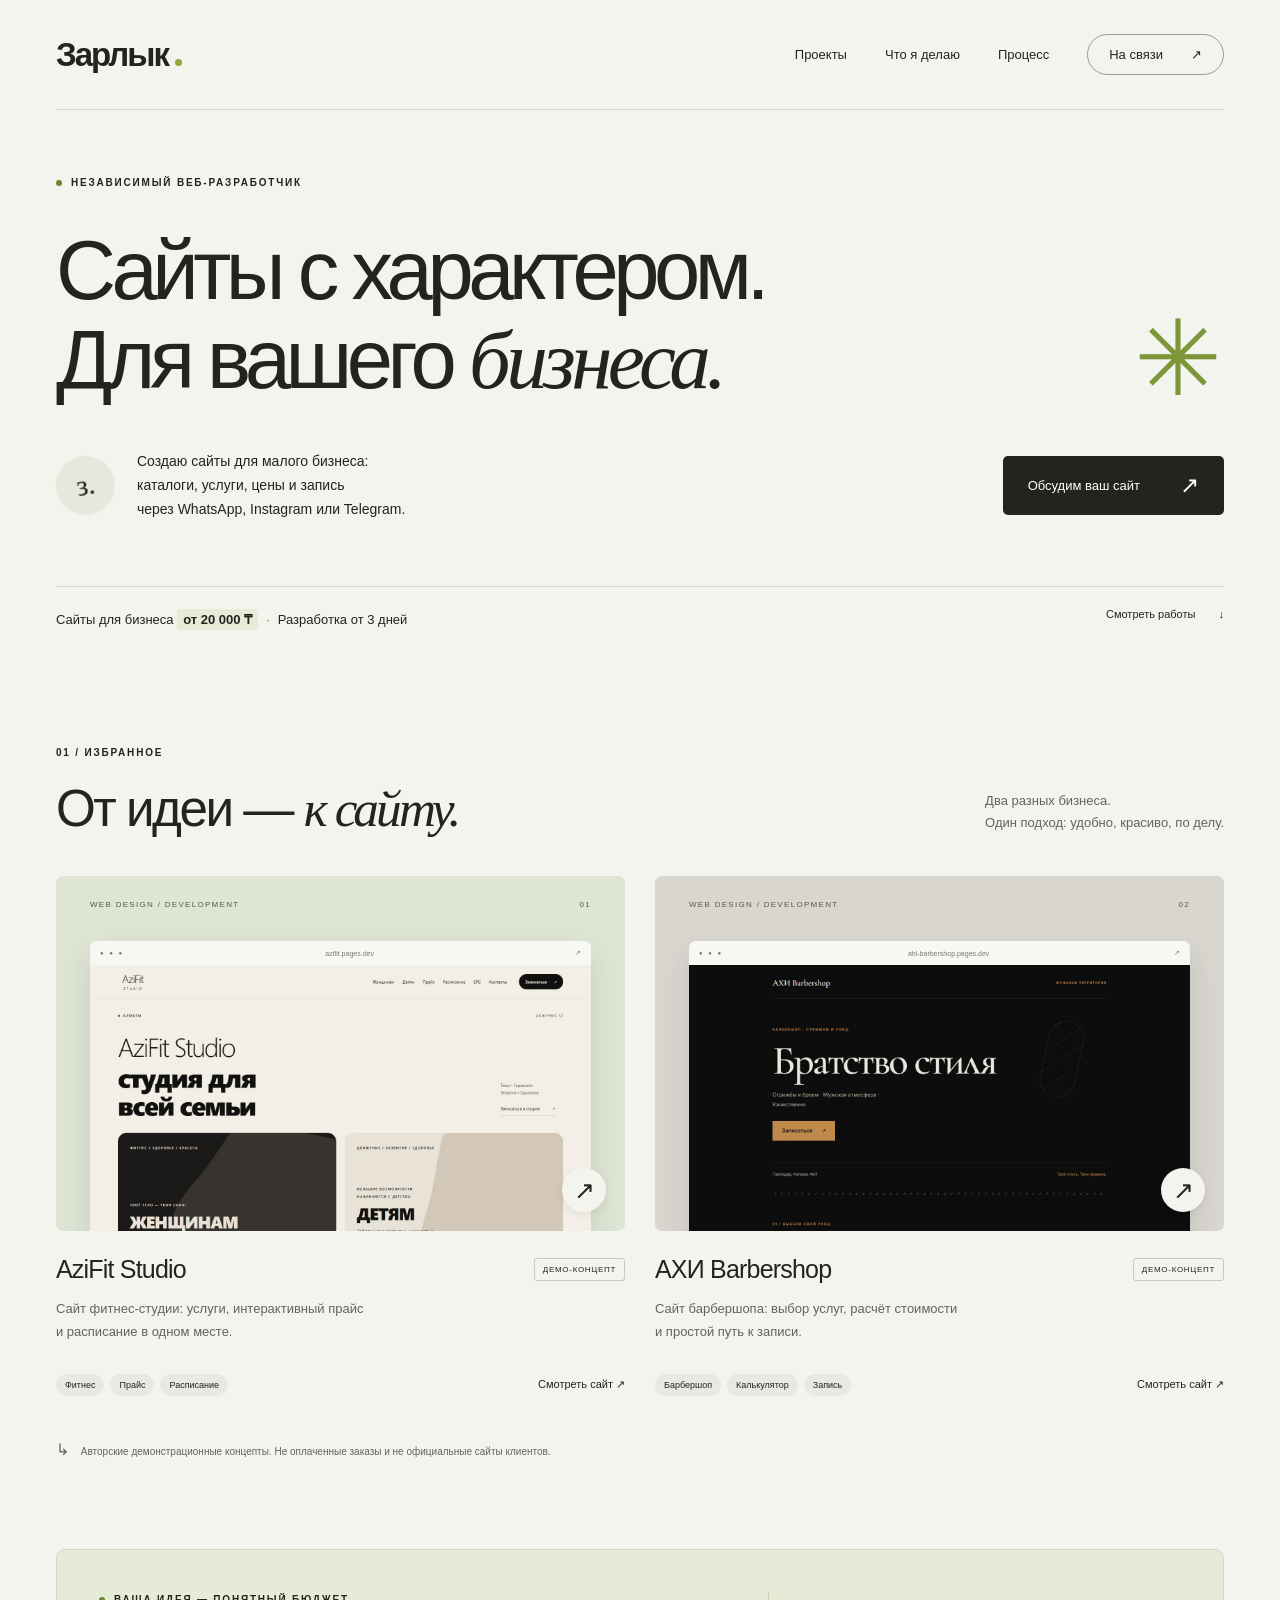
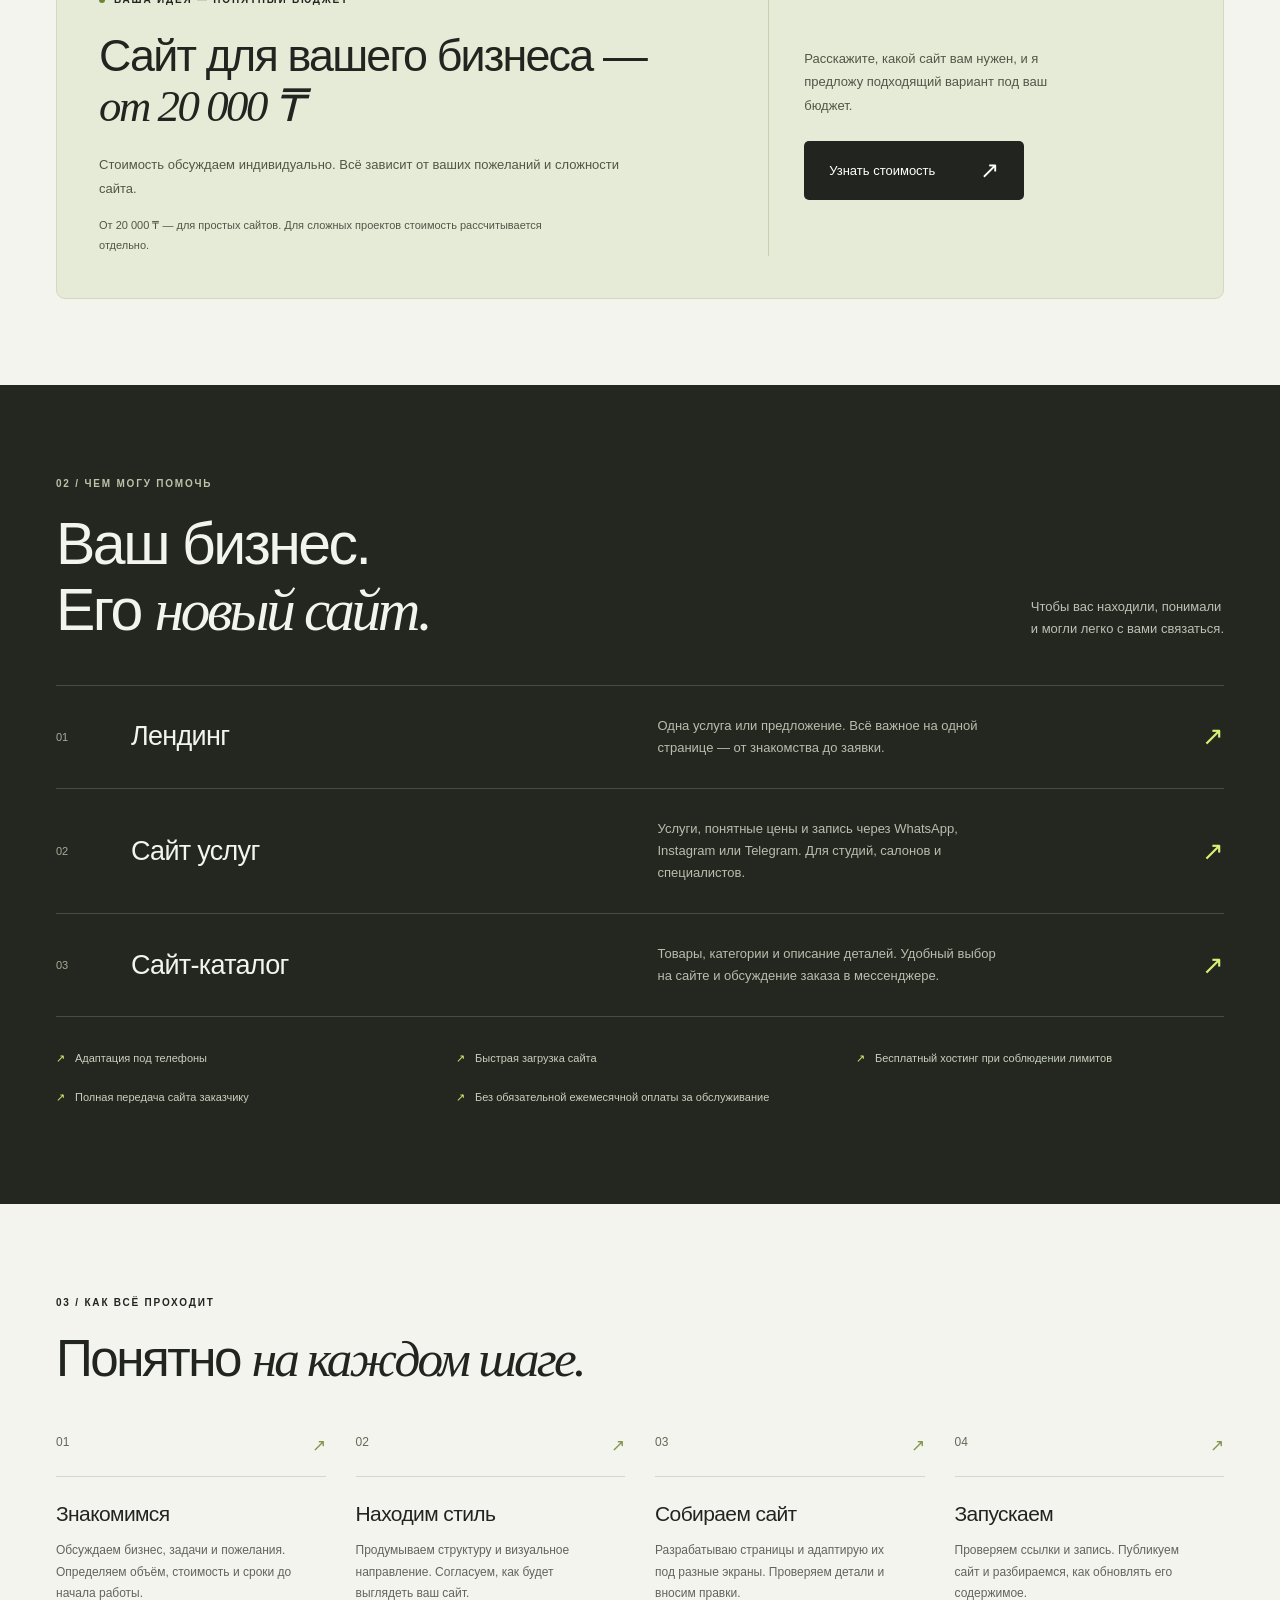
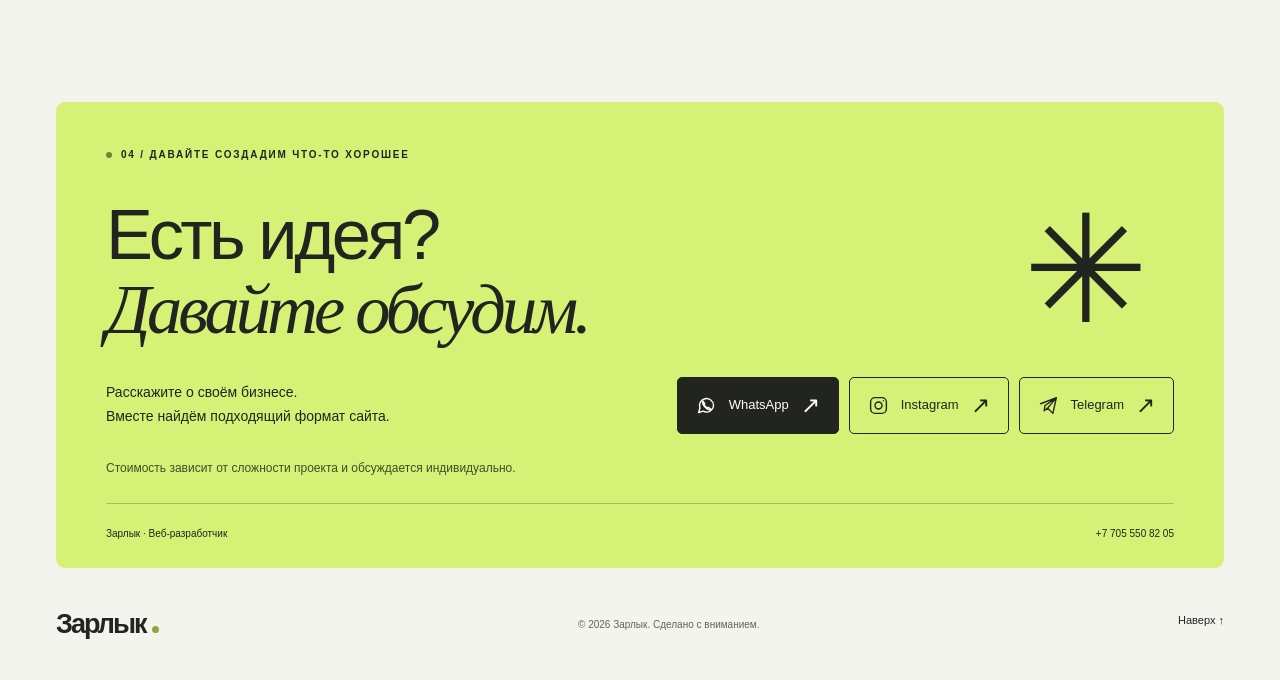
==== commit 9485fe4b: "изменение цены" ====
--- a/cloudflare-ready/index.html
+++ b/cloudflare-ready/index.html
@@ -39,7 +39,7 @@
       <div class="eyebrow"><span class="status-dot"></span> НЕЗАВИСИМЫЙ ВЕБ-РАЗРАБОТЧИК</div>
       <h1 id="hero-title">Сайты с характером.<br>Для вашего <span class="serif">бизнеса.</span><span class="hero-star" aria-hidden="true">✳</span></h1>
       <div class="hero-bottom"><div class="intro"><span class="mini-mark" aria-hidden="true">з.</span><p>Создаю сайты для малого бизнеса:<br>каталоги, услуги, цены и запись<br class="desktop-break"> через WhatsApp, Instagram или Telegram.</p></div><a class="button dark" id="contact-choice-trigger" href="#contact">Обсудим ваш сайт <span aria-hidden="true">↗</span></a></div>
-      <div class="hero-foot"><span class="hero-offer"><span>Сайты для бизнеса <strong>от 10 000 ₸</strong></span><span class="offer-divider"> · </span><span>Разработка от 3 дней</span></span><a href="#projects">Смотреть работы <span aria-hidden="true">↓</span></a></div>
+      <div class="hero-foot"><span class="hero-offer"><span>Сайты для бизнеса <strong>от 20 000 ₸</strong></span><span class="offer-divider"> · </span><span>Разработка от 3 дней</span></span><a href="#projects">Смотреть работы <span aria-hidden="true">↓</span></a></div>
     </section>
 
     <section class="projects wrap section" id="projects" aria-labelledby="projects-title">
@@ -55,9 +55,9 @@
       <div class="pricing-panel reveal">
         <div class="pricing-copy">
           <div class="eyebrow"><span class="status-dot"></span> ВАША ИДЕЯ — ПОНЯТНЫЙ БЮДЖЕТ</div>
-          <h2 id="pricing-title">Сайт для вашего бизнеса — <span class="serif">от 10 000 ₸</span></h2>
+          <h2 id="pricing-title">Сайт для вашего бизнеса — <span class="serif">от 20 000 ₸</span></h2>
           <p>Стоимость обсуждаем индивидуально. Всё зависит от ваших пожеланий и сложности сайта.</p>
-          <p class="pricing-scope">От 10 000 ₸ — для простых сайтов. Для сложных проектов стоимость рассчитывается отдельно.</p>
+          <p class="pricing-scope">От 20 000 ₸ — для простых сайтов. Для сложных проектов стоимость рассчитывается отдельно.</p>
         </div>
         <div class="pricing-action">
           <p>Расскажите, какой сайт вам нужен, и я предложу подходящий вариант под ваш бюджет.</p>
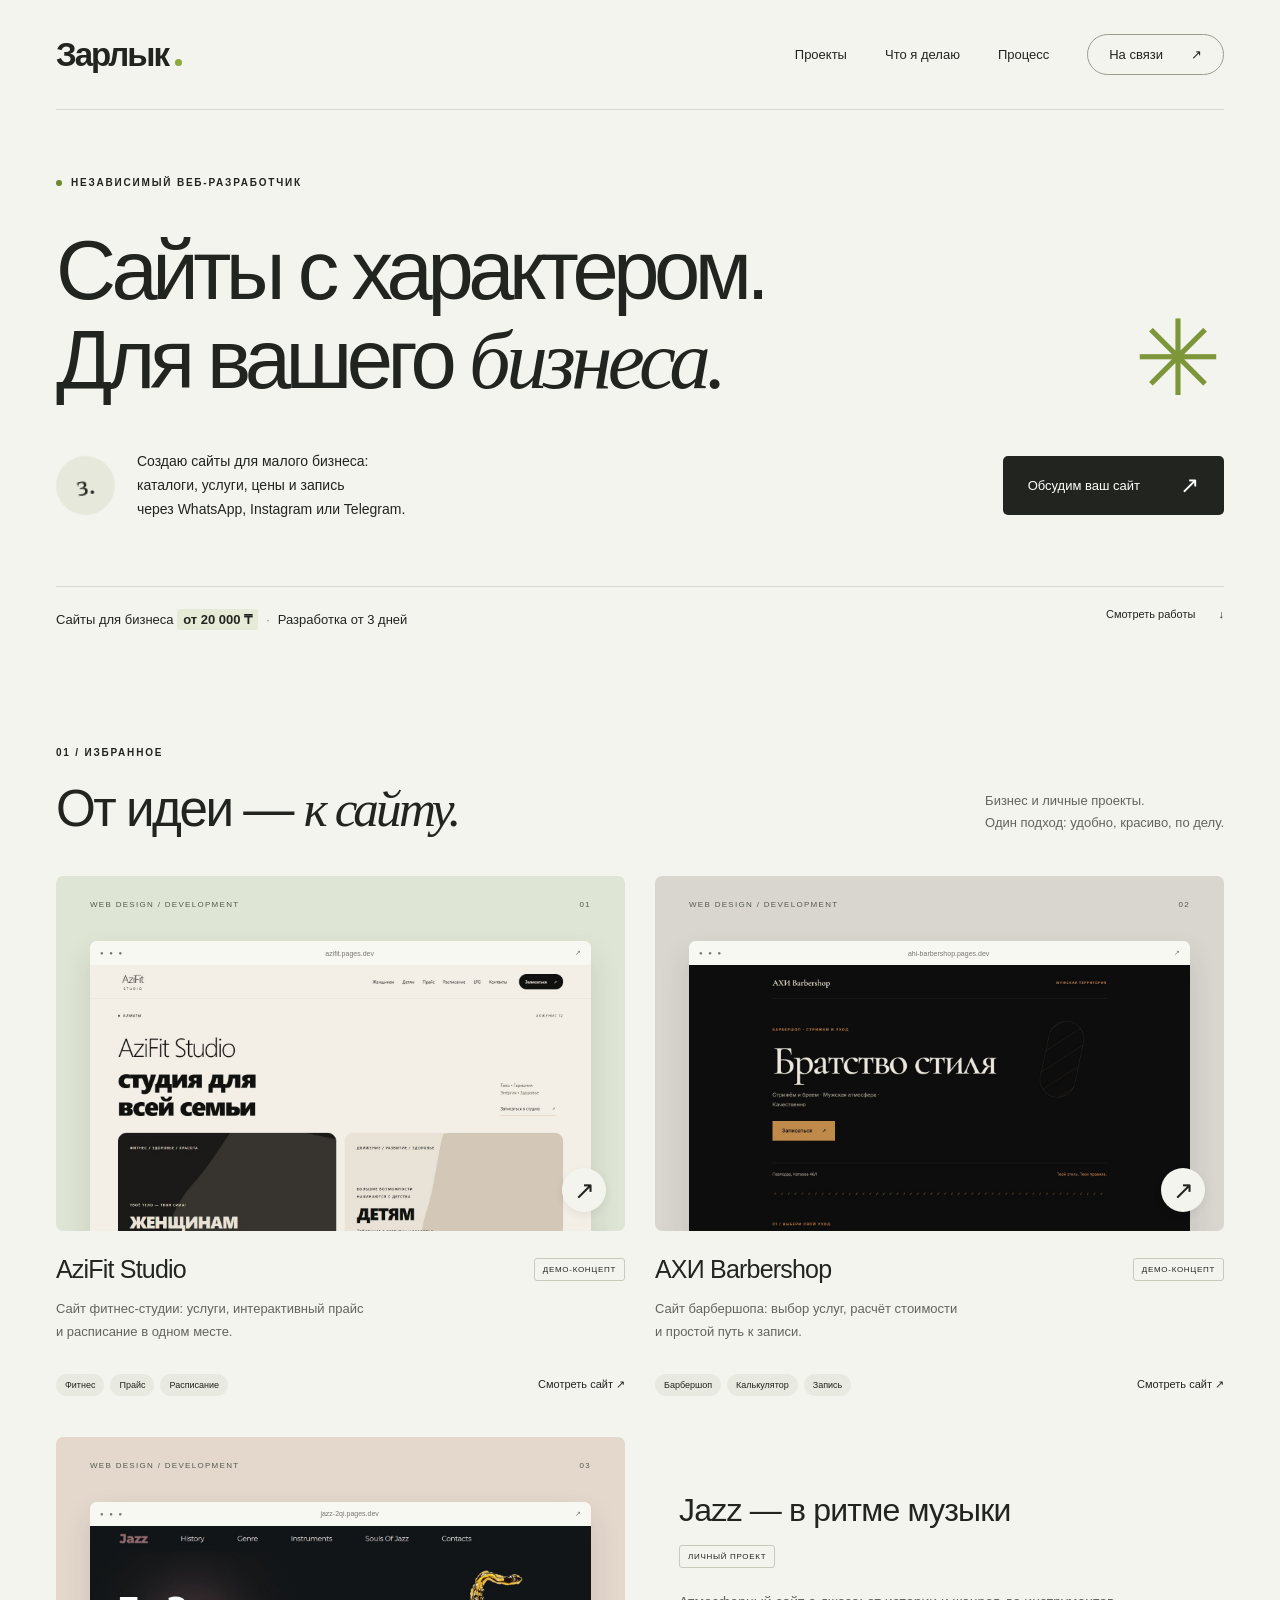
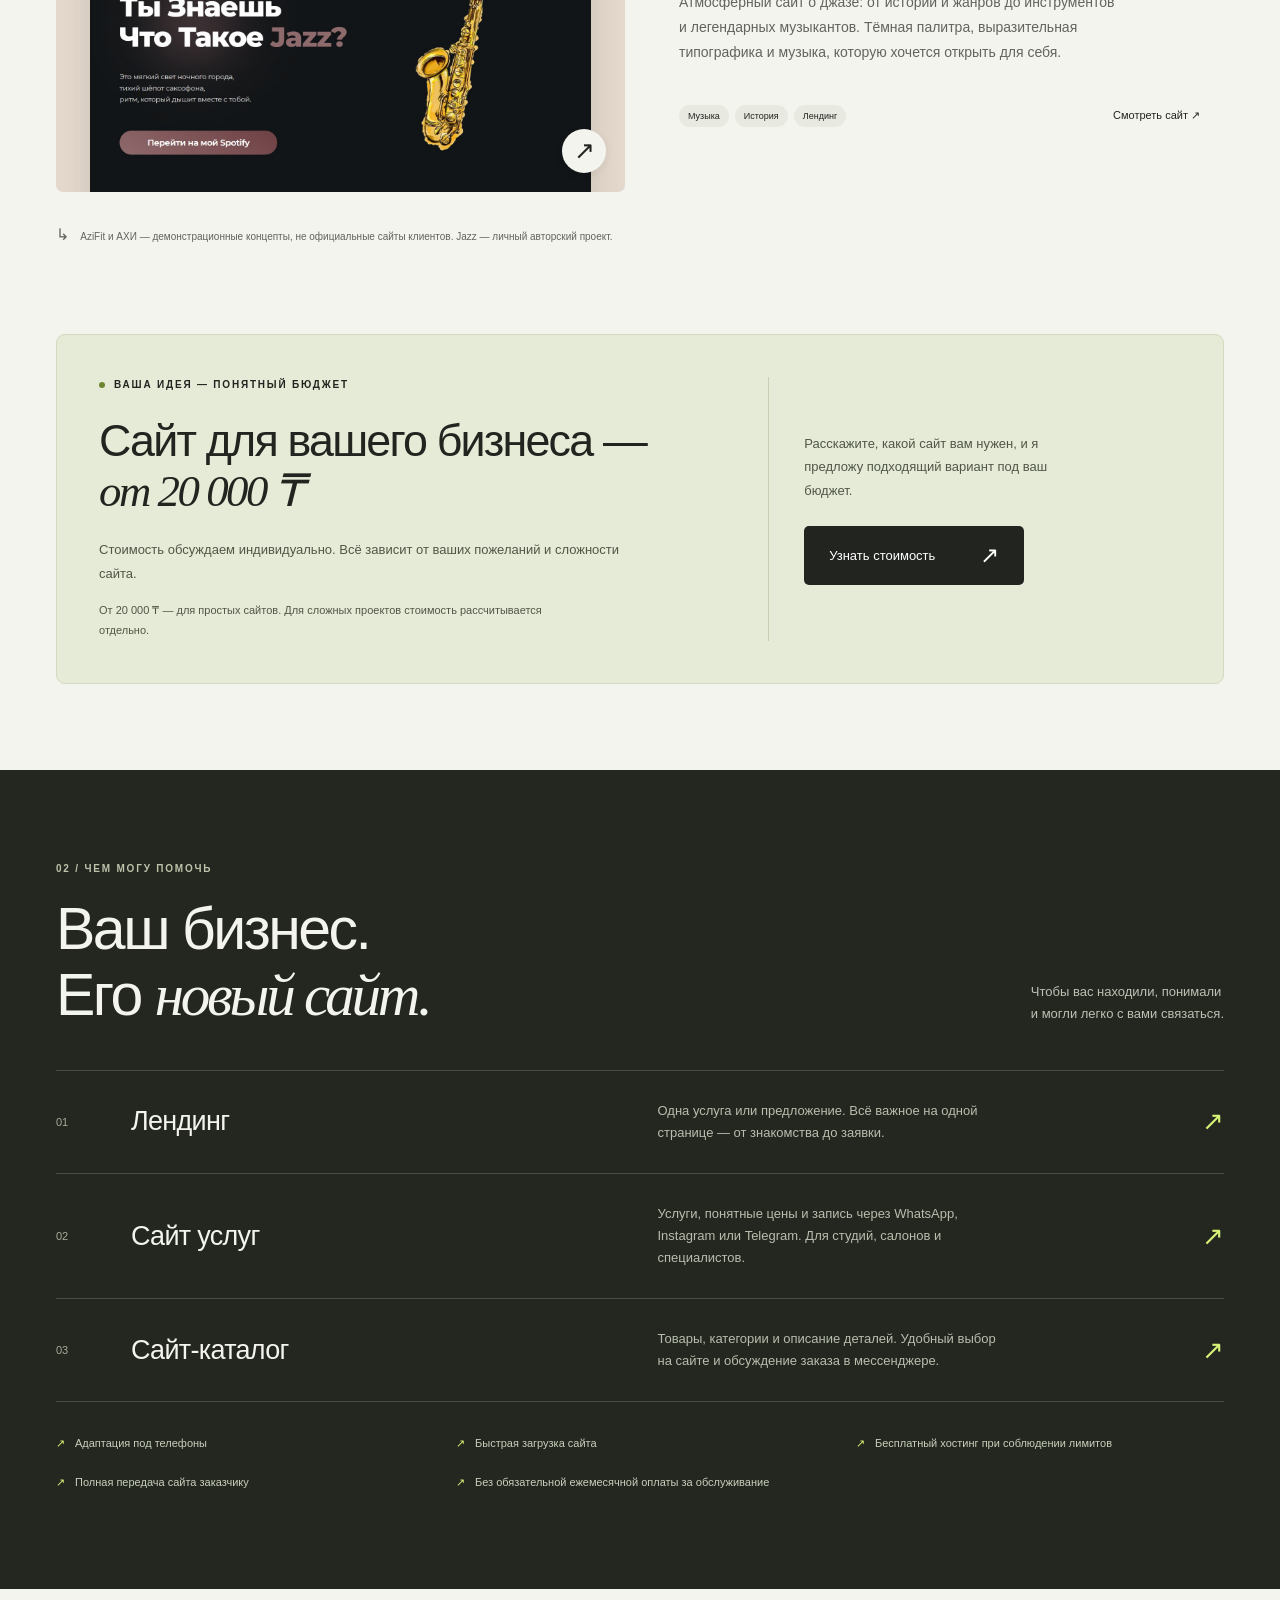
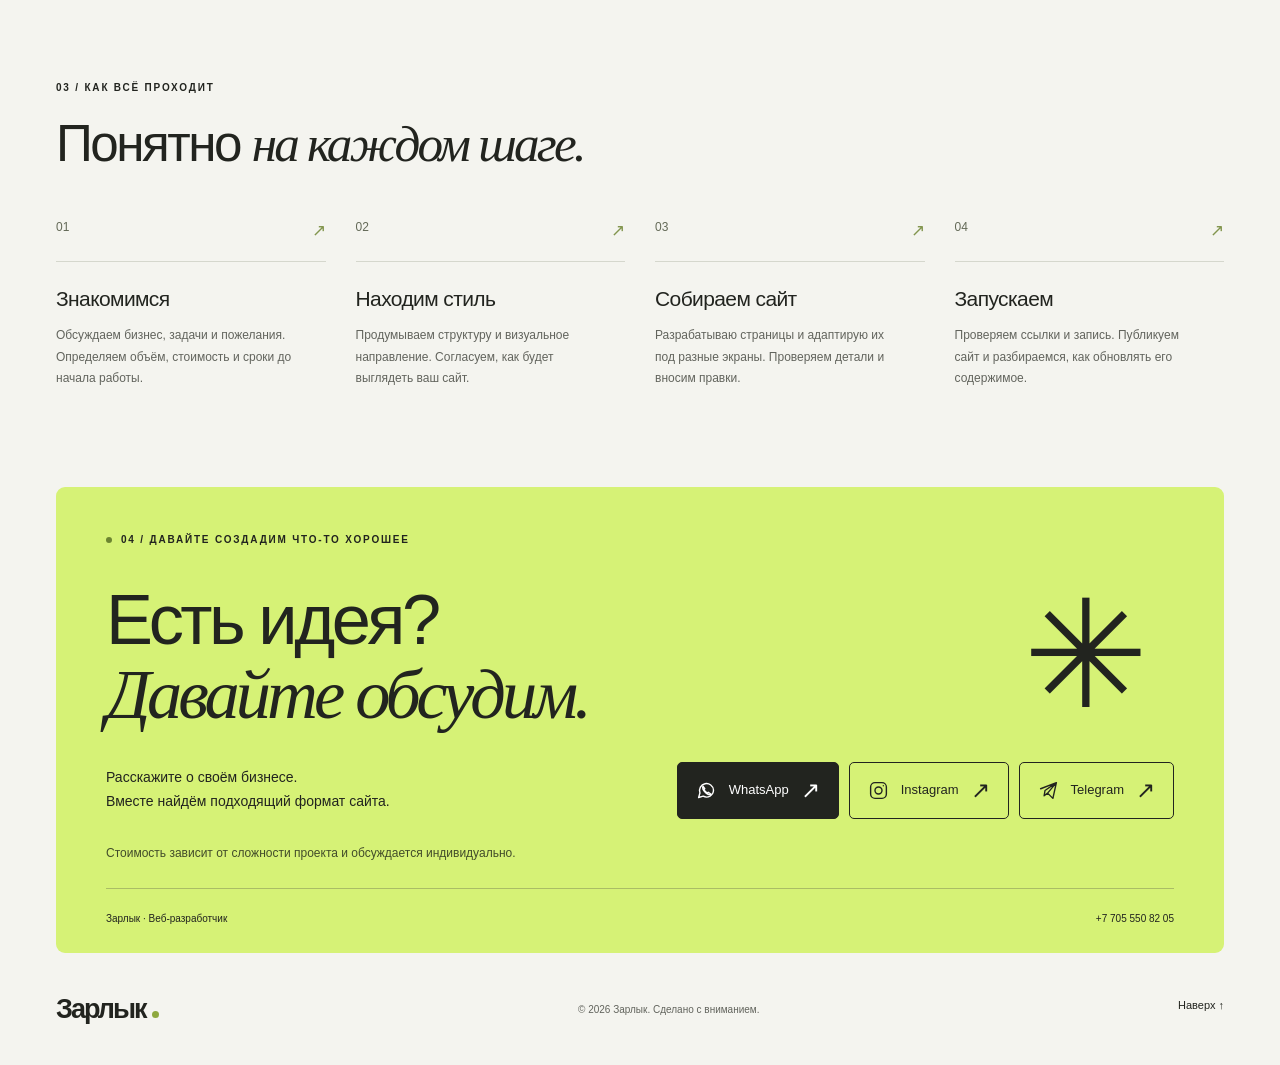
==== commit b0628a51: "добавление сайта про джаз" ====
--- a/cloudflare-ready/index.html
+++ b/cloudflare-ready/index.html
@@ -43,12 +43,16 @@
     </section>
 
     <section class="projects wrap section" id="projects" aria-labelledby="projects-title">
-      <div class="section-top"><div><div class="eyebrow">01 / ИЗБРАННОЕ</div><h2 id="projects-title">От идеи — <span class="serif">к сайту.</span></h2></div><p>Два разных бизнеса.<br>Один подход: удобно, красиво, по делу.</p></div>
+      <div class="section-top"><div><div class="eyebrow">01 / ИЗБРАННОЕ</div><h2 id="projects-title">От идеи — <span class="serif">к сайту.</span></h2></div><p>Бизнес и личные проекты.<br>Один подход: удобно, красиво, по делу.</p></div>
       <div class="project-grid">
         <article class="project reveal"><a class="project-preview fitness" href="https://azifit.pages.dev/" target="_blank" rel="noopener noreferrer" aria-label="Открыть демо AziFit Studio в новой вкладке"><div class="preview-top"><span>WEB DESIGN / DEVELOPMENT</span><span>01</span></div><div class="browser-frame"><div class="browser-bar"><span>● ● ●</span><span>azifit.pages.dev</span><span>↗</span></div><img src="assets/azifit-preview.jpg" width="1440" height="1000" alt="Первый экран демонстрационного сайта AziFit Studio" loading="lazy"></div><span class="preview-open" aria-hidden="true">↗</span></a><div class="project-heading"><h3>AziFit Studio</h3><span class="demo-label">ДЕМО-КОНЦЕПТ</span></div><p>Сайт фитнес-студии: услуги, интерактивный прайс<br class="desktop-break"> и расписание в одном месте.</p><div class="project-footer"><div class="tags"><span>Фитнес</span><span>Прайс</span><span>Расписание</span></div><a class="text-link" href="https://azifit.pages.dev/" target="_blank" rel="noopener noreferrer" aria-label="Смотреть демо AziFit Studio">Смотреть сайт ↗</a></div></article>
         <article class="project reveal"><a class="project-preview barber" href="https://ahi-barbershop.pages.dev/" target="_blank" rel="noopener noreferrer" aria-label="Открыть демо АХИ Barbershop в новой вкладке"><div class="preview-top"><span>WEB DESIGN / DEVELOPMENT</span><span>02</span></div><div class="browser-frame"><div class="browser-bar"><span>● ● ●</span><span>ahi-barbershop.pages.dev</span><span>↗</span></div><img src="assets/ahi-preview.jpg" width="1440" height="1000" alt="Первый экран демонстрационного сайта АХИ Barbershop" loading="lazy"></div><span class="preview-open" aria-hidden="true">↗</span></a><div class="project-heading"><h3>АХИ Barbershop</h3><span class="demo-label">ДЕМО-КОНЦЕПТ</span></div><p>Сайт барбершопа: выбор услуг, расчёт стоимости<br class="desktop-break"> и простой путь к записи.</p><div class="project-footer"><div class="tags"><span>Барбершоп</span><span>Калькулятор</span><span>Запись</span></div><a class="text-link" href="https://ahi-barbershop.pages.dev/" target="_blank" rel="noopener noreferrer" aria-label="Смотреть демо АХИ Barbershop">Смотреть сайт ↗</a></div></article>
+        <article class="project project-jazz reveal">
+          <a class="project-preview jazz" href="https://jazz-2qi.pages.dev/" target="_blank" rel="noopener noreferrer" aria-label="Открыть сайт Jazz в новой вкладке"><div class="preview-top"><span>WEB DESIGN / DEVELOPMENT</span><span>03</span></div><div class="browser-frame"><div class="browser-bar"><span>● ● ●</span><span>jazz-2qi.pages.dev</span><span>↗</span></div><img src="assets/jazz-preview.jpg" width="1440" height="1000" alt="Первый экран сайта Jazz: золотой саксофон на тёмном фоне" loading="lazy"></div><span class="preview-open" aria-hidden="true">↗</span></a>
+          <div class="jazz-details"><div class="project-heading"><h3>Jazz — в ритме музыки</h3><span class="demo-label">ЛИЧНЫЙ ПРОЕКТ</span></div><p>Атмосферный сайт о джазе: от истории и жанров до инструментов и легендарных музыкантов. Тёмная палитра, выразительная типографика и музыка, которую хочется открыть для себя.</p><div class="project-footer"><div class="tags"><span>Музыка</span><span>История</span><span>Лендинг</span></div><a class="text-link" href="https://jazz-2qi.pages.dev/" target="_blank" rel="noopener noreferrer" aria-label="Смотреть сайт Jazz">Смотреть сайт ↗</a></div></div>
+        </article>
       </div>
-      <p class="project-note"><span aria-hidden="true">↳</span> Авторские демонстрационные концепты. Не оплаченные заказы и не официальные сайты клиентов.</p>
+      <p class="project-note"><span aria-hidden="true">↳</span> AziFit и АХИ — демонстрационные концепты, не официальные сайты клиентов. Jazz — личный авторский проект.</p>
     </section>
 
     <section class="pricing wrap" id="pricing" aria-labelledby="pricing-title">
--- a/cloudflare-ready/styles.css
+++ b/cloudflare-ready/styles.css
@@ -23,3 +23,12 @@
 .hero-foot>.hero-offer{display:flex;align-items:baseline;flex-wrap:wrap;gap:4px 8px;max-width:none;font-size:13px;line-height:1.9;letter-spacing:0}.hero-offer strong{font-weight:600;background:#e6ebd8;border-radius:3px;padding:3px 6px;white-space:nowrap}.hero-offer>span{white-space:nowrap}.hero-offer .offer-divider{color:#82954e}
 @media(max-width:760px){.hero-foot{flex-wrap:wrap;gap:12px 20px}.hero-foot>.hero-offer{font-size:12px}}
 @media(max-width:520px){.hero-foot>.hero-offer{width:100%;gap:2px 6px}.hero-foot{margin-top:30px}}
+
+/* Personal music project */
+.jazz{background:#e4d8cd}
+.project-jazz{grid-column:1/-1;display:grid;grid-template-columns:1fr 1fr;gap:30px;align-items:center}
+.jazz-details{padding:20px 24px}
+.jazz-details .project-heading{align-items:flex-start;flex-direction:column;margin-top:0;gap:16px}
+.jazz-details h3{font-size:clamp(25px,2.5vw,36px);line-height:1.2}
+.jazz-details p{font-size:14px;line-height:1.8;color:var(--muted);margin:22px 0 28px;max-width:440px}
+@media(max-width:760px){.project-jazz{grid-template-columns:1fr;gap:0}.jazz-details{padding:0}.jazz-details .project-heading{margin-top:19px;gap:12px}.jazz-details h3{font-size:25px}.jazz-details p{font-size:13px;margin:14px 0 20px;max-width:none}}
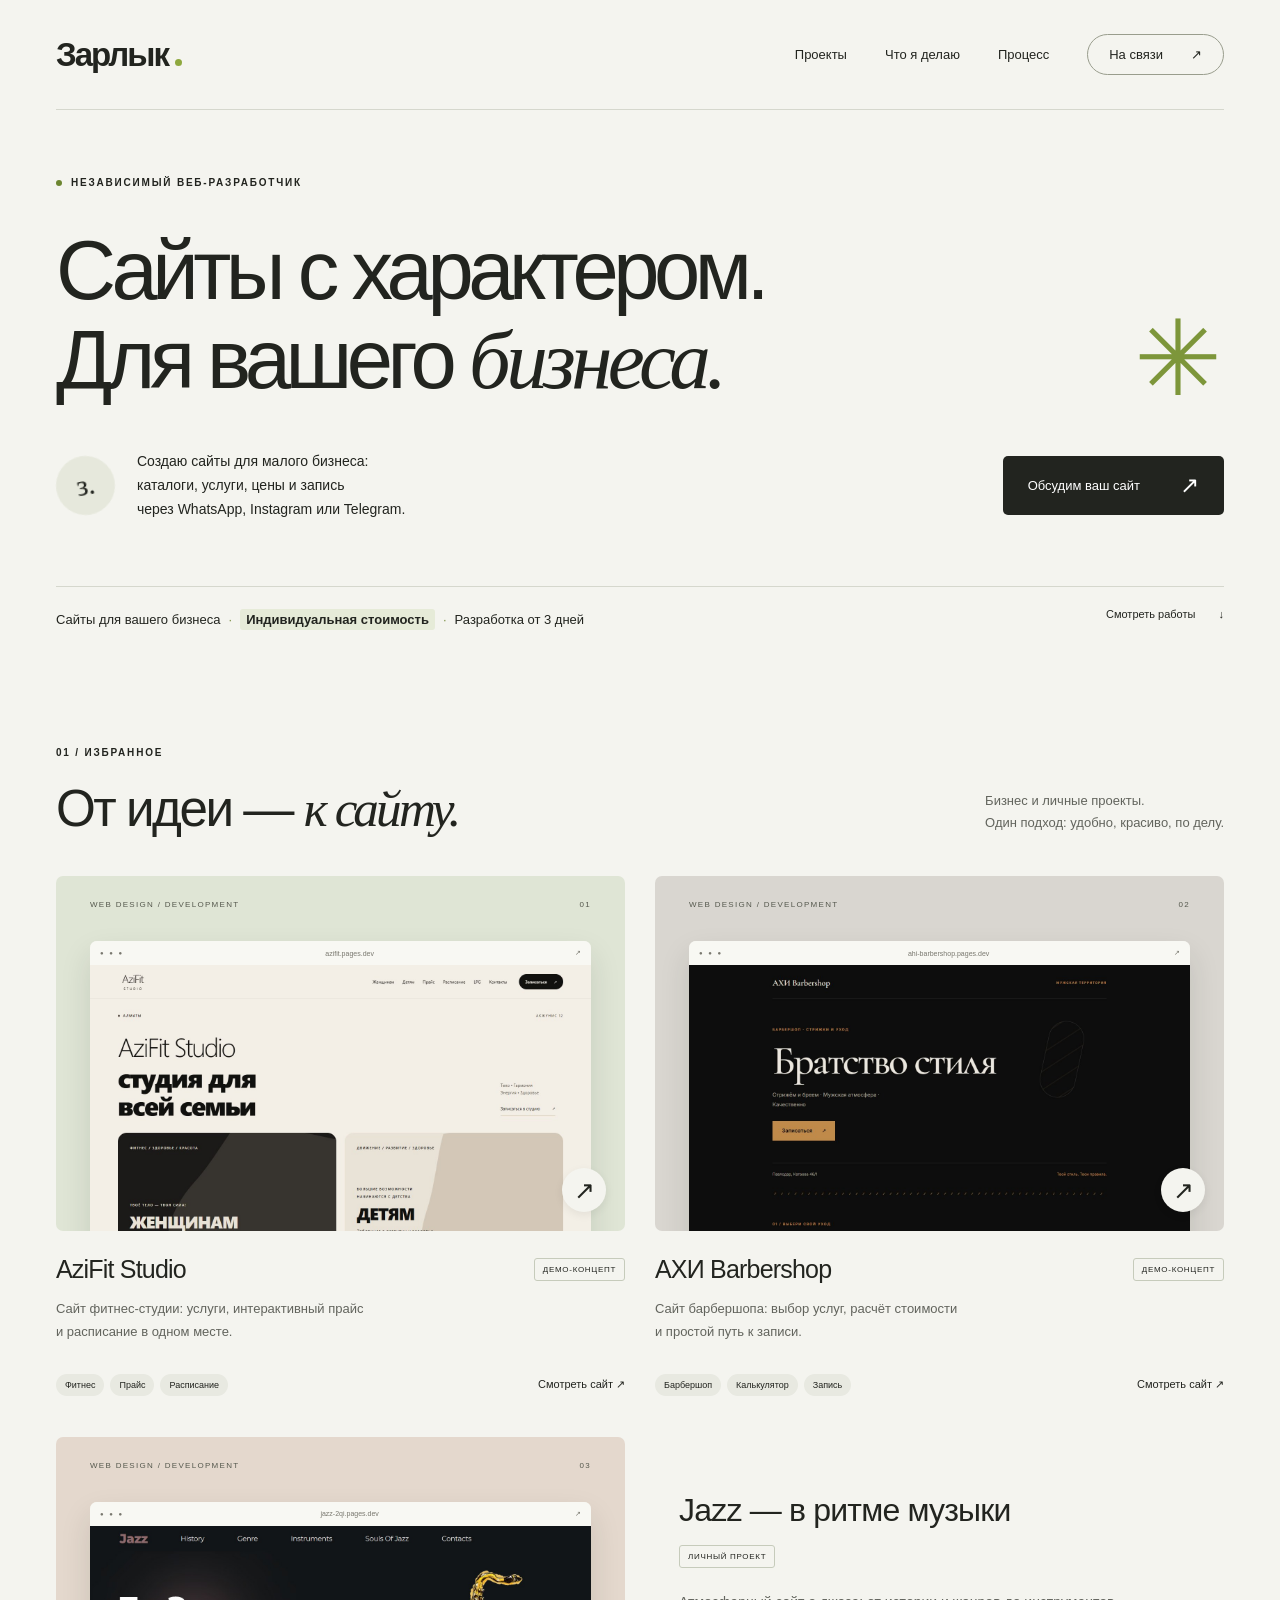
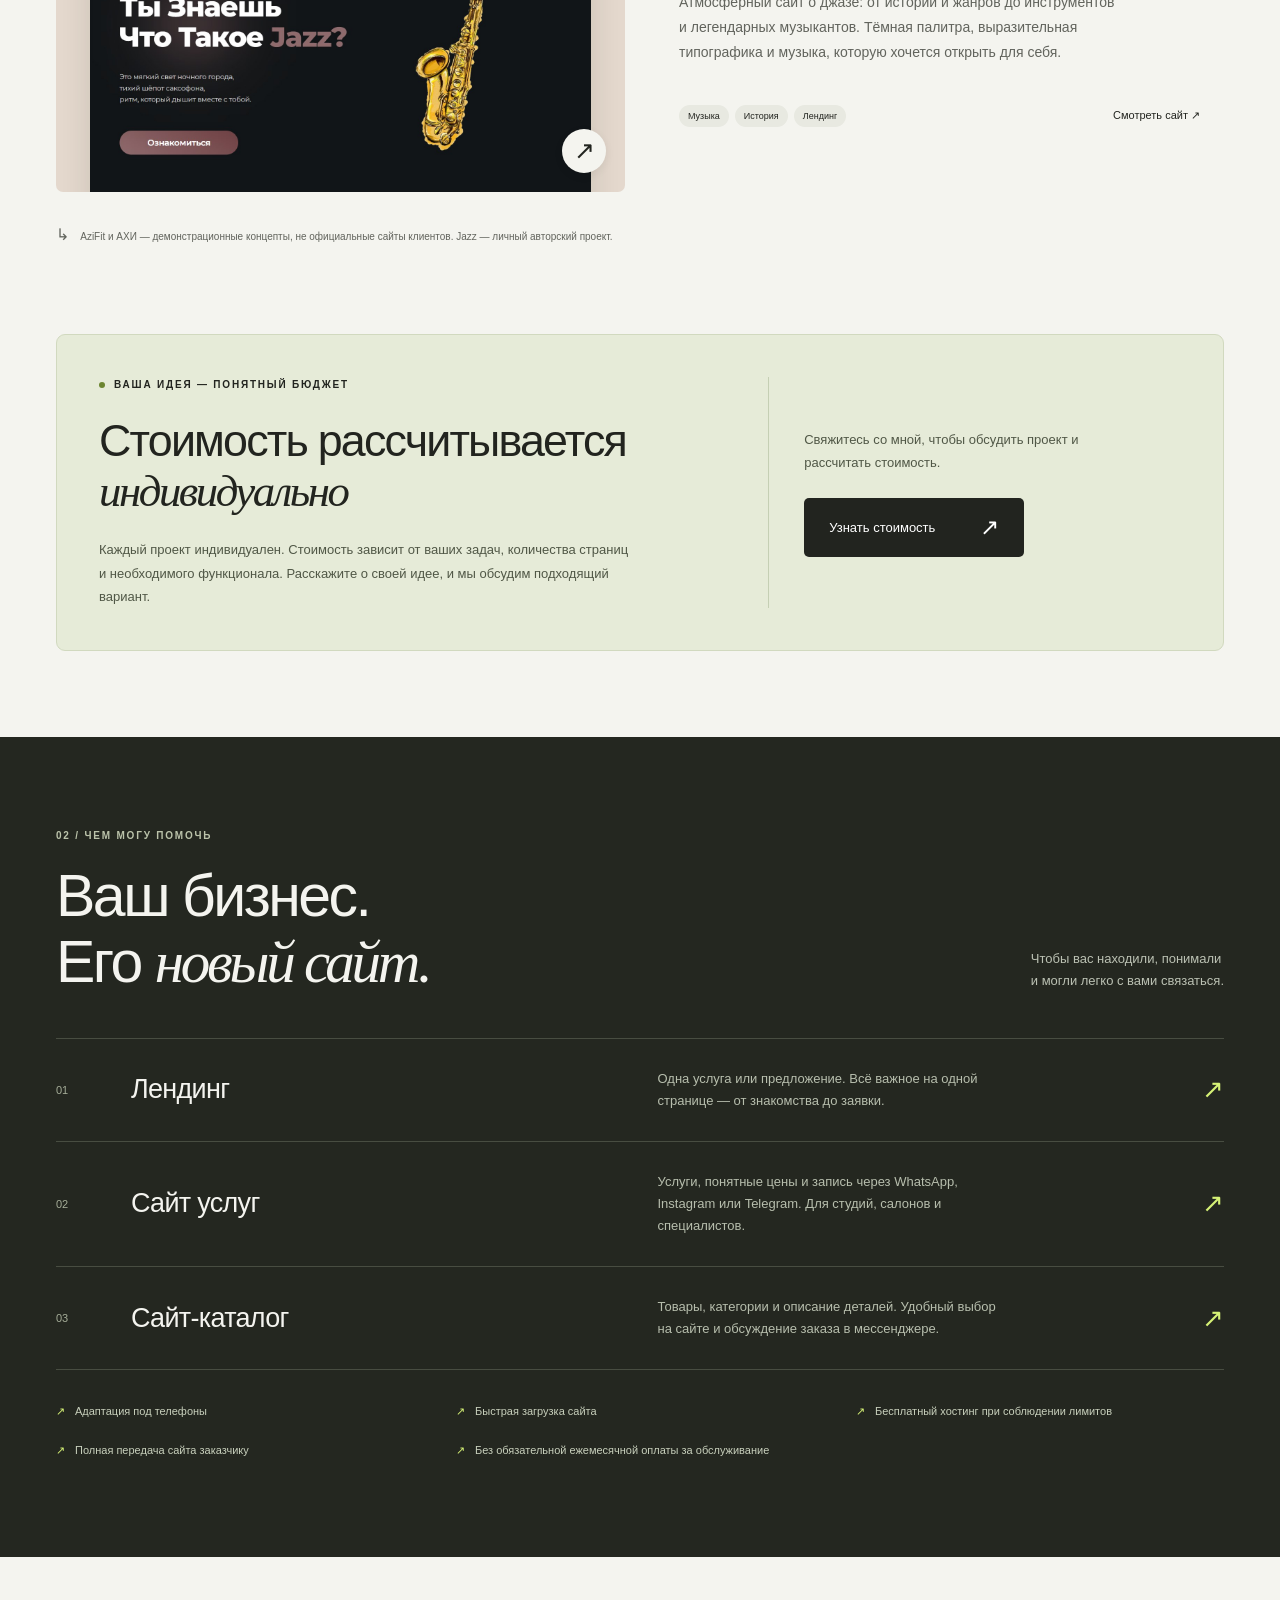
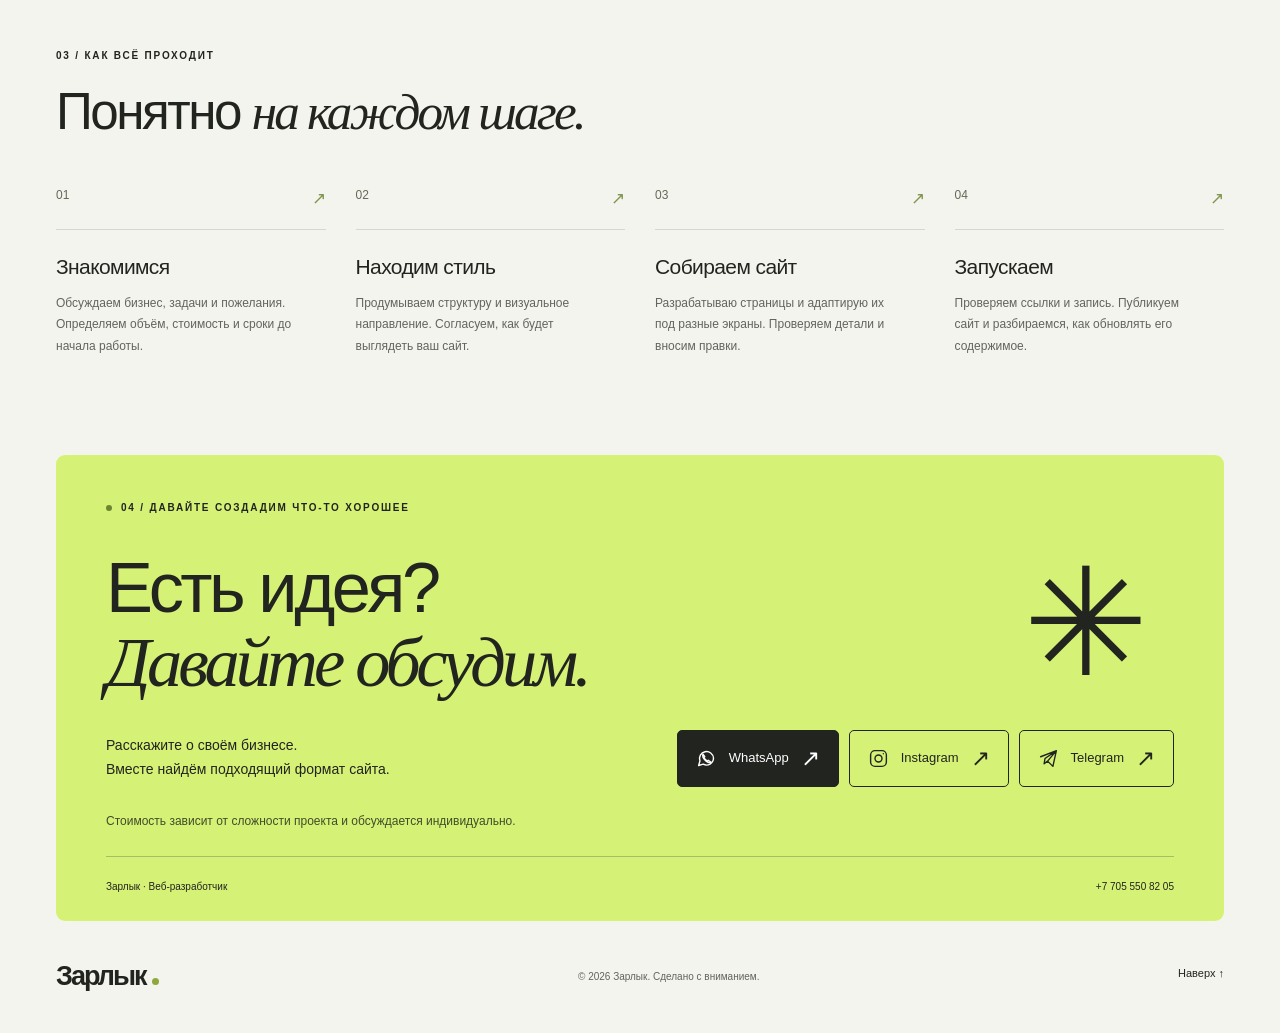
==== commit 8aa97325: "изменение цены" ====
--- a/cloudflare-ready/index.html
+++ b/cloudflare-ready/index.html
@@ -39,7 +39,7 @@
       <div class="eyebrow"><span class="status-dot"></span> НЕЗАВИСИМЫЙ ВЕБ-РАЗРАБОТЧИК</div>
       <h1 id="hero-title">Сайты с характером.<br>Для вашего <span class="serif">бизнеса.</span><span class="hero-star" aria-hidden="true">✳</span></h1>
       <div class="hero-bottom"><div class="intro"><span class="mini-mark" aria-hidden="true">з.</span><p>Создаю сайты для малого бизнеса:<br>каталоги, услуги, цены и запись<br class="desktop-break"> через WhatsApp, Instagram или Telegram.</p></div><a class="button dark" id="contact-choice-trigger" href="#contact">Обсудим ваш сайт <span aria-hidden="true">↗</span></a></div>
-      <div class="hero-foot"><span class="hero-offer"><span>Сайты для бизнеса <strong>от 20 000 ₸</strong></span><span class="offer-divider"> · </span><span>Разработка от 3 дней</span></span><a href="#projects">Смотреть работы <span aria-hidden="true">↓</span></a></div>
+      <div class="hero-foot"><span class="hero-offer"><span>Сайты для вашего бизнеса</span><span class="offer-divider"> · </span><span><strong>Индивидуальная стоимость</strong></span><span class="offer-divider"> · </span><span>Разработка от 3 дней</span></span><a href="#projects">Смотреть работы <span aria-hidden="true">↓</span></a></div>
     </section>
 
     <section class="projects wrap section" id="projects" aria-labelledby="projects-title">
@@ -59,12 +59,11 @@
       <div class="pricing-panel reveal">
         <div class="pricing-copy">
           <div class="eyebrow"><span class="status-dot"></span> ВАША ИДЕЯ — ПОНЯТНЫЙ БЮДЖЕТ</div>
-          <h2 id="pricing-title">Сайт для вашего бизнеса — <span class="serif">от 20 000 ₸</span></h2>
-          <p>Стоимость обсуждаем индивидуально. Всё зависит от ваших пожеланий и сложности сайта.</p>
-          <p class="pricing-scope">От 20 000 ₸ — для простых сайтов. Для сложных проектов стоимость рассчитывается отдельно.</p>
+          <h2 id="pricing-title">Стоимость рассчитывается <span class="serif">индивидуально</span></h2>
+          <p>Каждый проект индивидуален. Стоимость зависит от ваших задач, количества страниц и необходимого функционала. Расскажите о своей идее, и мы обсудим подходящий вариант.</p>
         </div>
         <div class="pricing-action">
-          <p>Расскажите, какой сайт вам нужен, и я предложу подходящий вариант под ваш бюджет.</p>
+          <p>Свяжитесь со мной, чтобы обсудить проект и рассчитать стоимость.</p>
           <a class="button dark" href="#contact">Узнать стоимость <span aria-hidden="true">↗</span></a>
         </div>
       </div>
--- a/cloudflare-ready/styles.css
+++ b/cloudflare-ready/styles.css
@@ -16,7 +16,7 @@
 @media(min-width:521px) and (max-width:640px){.social-contacts{display:flex}.social-contacts .social-button{flex:1 1 160px}}
 .contact-dialog{width:min(440px,calc(100% - 32px));max-height:calc(100dvh - 32px);padding:38px 28px 28px;border:1px solid var(--line);border-radius:9px;background:var(--paper);color:var(--ink);box-shadow:0 20px 80px #0003}.contact-dialog::backdrop{background:#22241f80;backdrop-filter:blur(4px)}.contact-dialog h2{font-size:30px;font-weight:400;letter-spacing:-1px;margin:22px 0 12px}.contact-dialog>p{font-size:13px;color:var(--muted);margin:0 0 24px}.dialog-close{position:absolute;top:8px;right:8px;width:44px;height:44px;border:0;border-radius:50%;background:transparent;color:var(--ink);font-size:26px;cursor:pointer}.dialog-close:hover{background:#e8e9e1}.contact-dialog .eyebrow{padding-right:20px;font-size:8px}.contact-dialog .social-contacts{display:flex;flex-direction:column;gap:10px}.contact-dialog .social-button{width:100%;flex:auto;justify-content:flex-start}.contact-dialog .social-button>span:last-child{margin-left:auto}body:has(.contact-dialog[open]){overflow:hidden}
 /* Pricing callout */
-.pricing{padding-bottom:86px}.pricing-panel{display:grid;grid-template-columns:minmax(0,1.5fr) minmax(0,1fr);gap:50px;padding:42px;background:#e6ebd8;border:1px solid #d1d9bf;border-radius:9px}.pricing-copy h2{max-width:650px;font-size:clamp(32px,3.5vw,48px);line-height:1.12;font-weight:400;letter-spacing:-1.8px;margin:22px 0}.pricing-copy h2 .serif{display:inline-block;white-space:nowrap}.pricing-panel p{font-size:13px;line-height:1.8;color:#505746;margin:0;max-width:540px}.pricing-panel .pricing-scope{font-size:11px;margin-top:16px;max-width:470px}.pricing-action{display:flex;flex-direction:column;align-items:flex-start;justify-content:center;gap:24px;padding-left:35px;border-left:1px solid #c5cfb4}.pricing-action .button{min-width:220px}.pricing-action p{max-width:290px}
+.pricing{padding-bottom:86px}.pricing-panel{display:grid;grid-template-columns:minmax(0,1.5fr) minmax(0,1fr);gap:50px;padding:42px;background:#e6ebd8;border:1px solid #d1d9bf;border-radius:9px}.pricing-copy h2{max-width:650px;font-size:clamp(32px,3.5vw,48px);line-height:1.12;font-weight:400;letter-spacing:-1.8px;margin:22px 0}.pricing-copy h2 .serif{white-space:normal;overflow-wrap:break-word}.pricing-panel p{font-size:13px;line-height:1.8;color:#505746;margin:0;max-width:540px}.pricing-panel .pricing-scope{font-size:11px;margin-top:16px;max-width:470px}.pricing-action{display:flex;flex-direction:column;align-items:flex-start;justify-content:center;gap:24px;padding-left:35px;border-left:1px solid #c5cfb4}.pricing-action .button{min-width:220px}.pricing-action p{max-width:290px}
 @media(max-width:760px){.pricing{padding-bottom:60px}.pricing-panel{grid-template-columns:1fr;gap:25px;padding:30px 25px}.pricing-copy h2{font-size:37px}.pricing-action{border-left:0;border-top:1px solid #c5cfb4;padding:24px 0 0;gap:20px}.pricing-action p{max-width:100%}}
 @media(max-width:520px){.pricing-panel{padding:26px 21px}.pricing-copy h2{font-size:32px;letter-spacing:-1.3px}.pricing-action{align-items:stretch}.pricing-action .button{min-width:0;width:100%}.pricing-panel p{font-size:12px}.pricing-panel .pricing-scope{font-size:11px}}
 /* Compact price and timeline on the first screen. */
